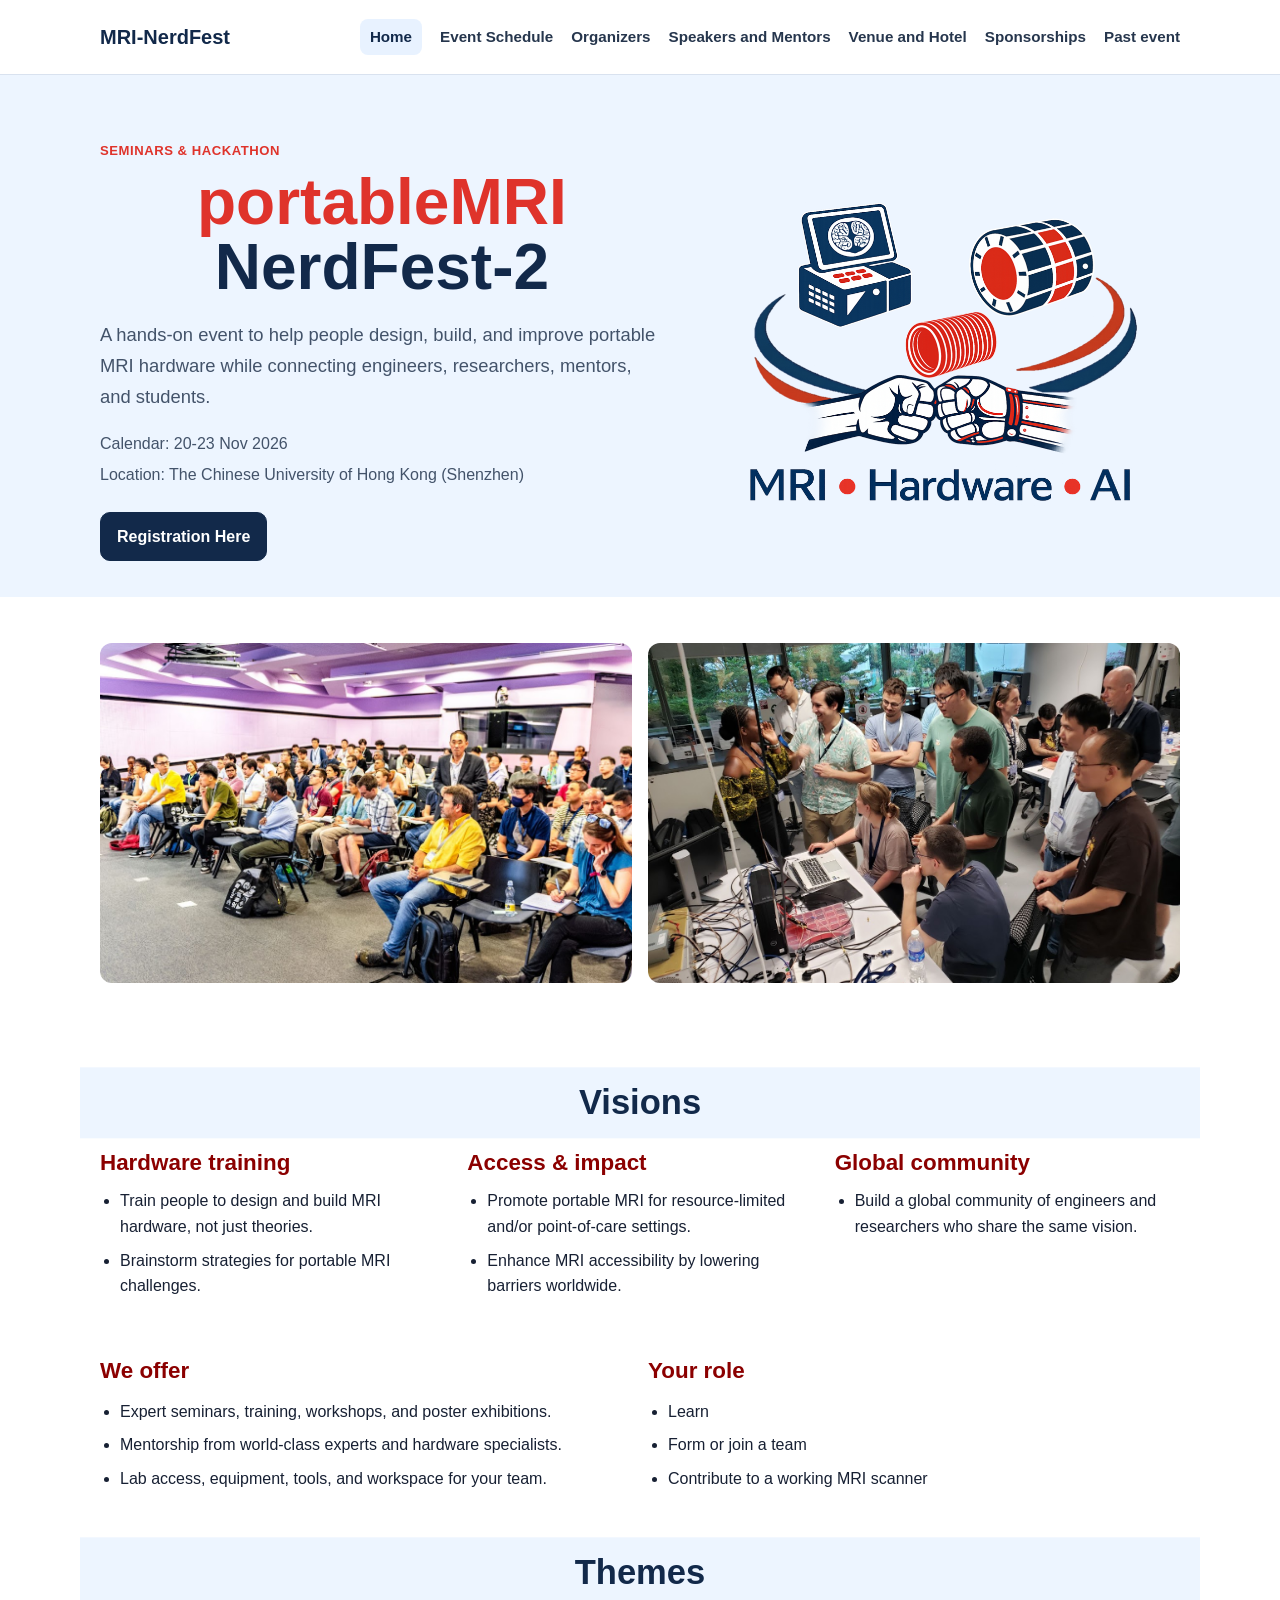
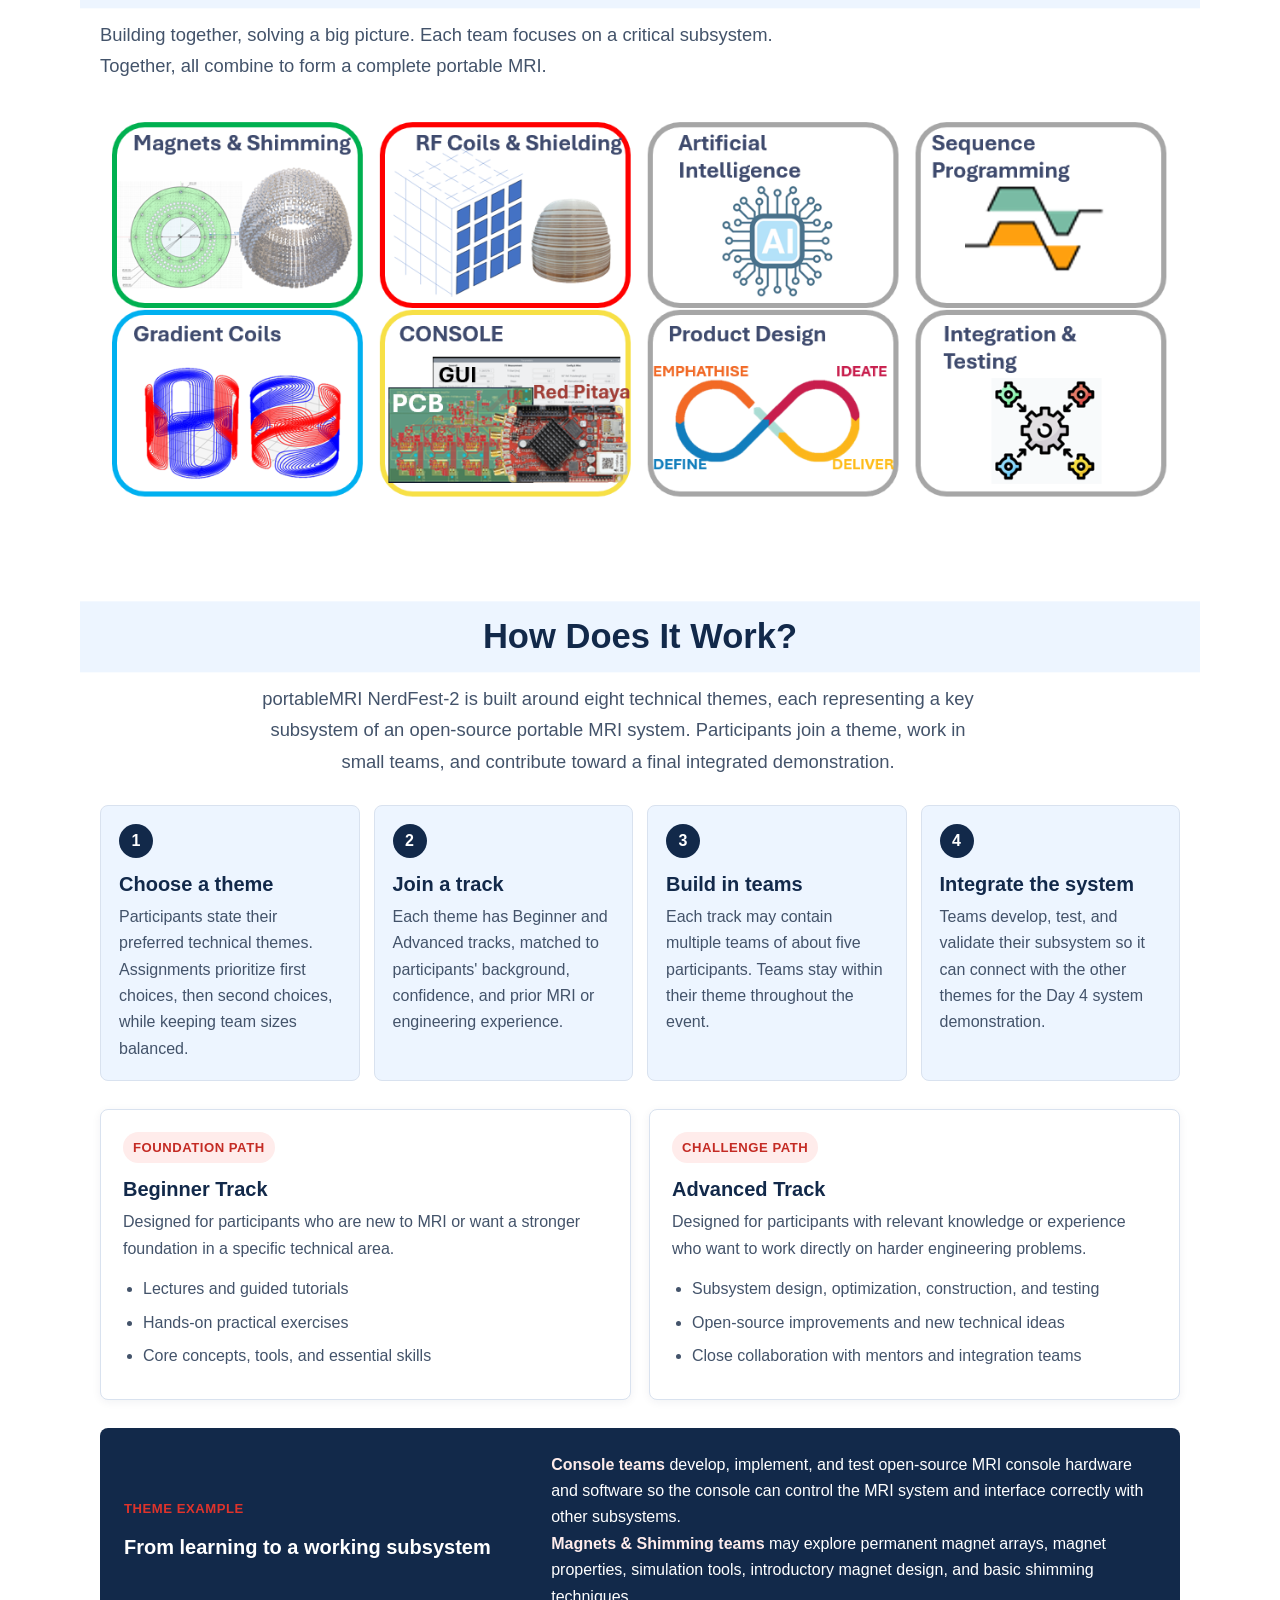
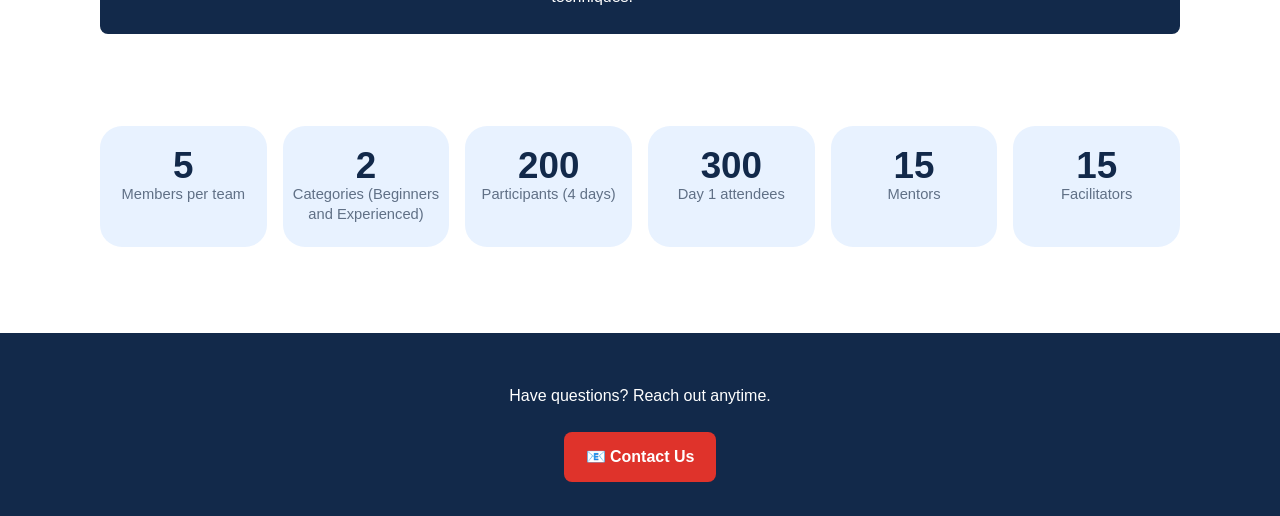
==== index.html @ 93387ea4 "Update index.html" ====
<!doctype html>
<html lang="en">
<head>
  <meta charset="utf-8">
  <meta name="viewport" content="width=device-width, initial-scale=1">
  <base href="../">
  <title>Home Suggestion | MRI NerdFest</title>
  <meta name="description" content="Suggested homepage integration for MRI NerdFest">
  <link rel="stylesheet" href="style.css">
  <style>
    .how-section {
      background: var(--card);
    }

    .how-kicker {
      max-width: 760px;
      margin: 0 auto 28px;
      text-align: center;
    }

    .how-flow {
      display: grid;
      grid-template-columns: repeat(4, 1fr);
      gap: 14px;
      margin-top: 24px;
    }

    .how-step {
      min-height: 174px;
      border: 1px solid var(--line);
      border-radius: 8px;
      padding: 18px;
      background: var(--sky-panel);
    }

    .how-step-number {
      display: inline-grid;
      width: 34px;
      height: 34px;
      place-items: center;
      border-radius: 50%;
      background: var(--navy);
      color: var(--card);
      font-weight: var(--weight-extrabold);
      line-height: 1;
    }

    .how-step h3,
    .track-card h3,
    .theme-example h3 {
      margin: 14px 0 8px;
      color: var(--navy);
      font-size: var(--text-xl);
      line-height: var(--leading-tight);
    }

    .how-step p,
    .track-card p,
    .theme-example p {
      margin: 0;
      color: var(--text-secondary);
      line-height: 1.65;
    }

    .track-grid {
      display: grid;
      grid-template-columns: repeat(2, 1fr);
      gap: 18px;
      margin-top: 28px;
    }

    .track-card {
      border: 1px solid var(--line);
      border-radius: 8px;
      padding: 22px;
      background: var(--card);
      box-shadow: 0 2px 10px var(--shadow-navy-soft);
    }

    .track-label {
      display: inline-flex;
      align-items: center;
      min-height: 30px;
      padding: 5px 10px;
      border-radius: 999px;
      background: var(--red-tint);
      color: var(--red-dark);
      font-size: var(--text-xs);
      font-weight: var(--weight-extrabold);
      text-transform: uppercase;
      letter-spacing: .04em;
    }

    .track-card .list {
      margin-top: 14px;
      color: var(--text-secondary);
    }

    .theme-example {
      display: grid;
      grid-template-columns: .8fr 1.2fr;
      gap: 24px;
      align-items: center;
      margin-top: 28px;
      padding: 24px;
      border-radius: 8px;
      background: var(--navy);
      color: var(--card);
    }

    .theme-example h3,
    .theme-example p,
    .theme-example .list {
      color: var(--card);
    }

    .theme-example .list {
      margin-top: 10px;
    }

    .theme-example strong {
      color: var(--red-tint);
    }

    @media (max-width: 920px) {
      .how-flow {
        grid-template-columns: repeat(2, 1fr);
      }

      .theme-example {
        grid-template-columns: 1fr;
      }
    }

    @media (max-width: 640px) {
      .how-flow,
      .track-grid {
        grid-template-columns: 1fr;
      }

      .how-step {
        min-height: auto;
      }
    }
  </style>
</head>
<body>

<div id="header"></div>

<main>
  <section class="hero home-hero">
    <div class="container hero-grid">
      <div>
        <span class="eyebrow">Seminars &amp; Hackathon</span>
        <h1>
          <span class="text-red">portableMRI</span>
          <span class="text-navy">NerdFest-2</span>
        </h1>
        <p class="lead">A hands-on event to help people design, build, and improve portable MRI hardware while connecting engineers, researchers, mentors, and students.</p>
        <div class="meta">
          <p><span aria-hidden="true">Calendar:</span> 20-23 Nov 2026</p>
          <p><span aria-hidden="true">Location:</span> The Chinese University of Hong Kong (Shenzhen)</p>
        </div>
        <div class="cta-row">
          <a class="btn primary" href="https://tinyurl.com/mrinerdfest-registration-v2" target="_blank" rel="noopener noreferrer">Registration Here</a>

        </div>
      </div>

      <img class="hero-img" src="images/logo.png" alt="MRI Hardware AI event logo">
    </div>
  </section>

  <section class="section">
    <div class="container grid cols-2 home-gallery">
      <img src="images/home_img1.jpg" alt="Audience attending seminar">
      <img src="images/home_img2.jpg" alt="Hands-on lab workshop">
    </div>
  </section>

  <section class="section vision-section">
    <div class="container">
      <h2>Visions</h2>

      <div class="vision-list">
        <div>
          <h3>Hardware training</h3>
          <ul class="list">
            <li>Train people to design and build MRI hardware, not just theories.</li>
            <li>Brainstorm strategies for portable MRI challenges.</li>
          </ul>
        </div>

        <div>
          <h3>Access &amp; impact</h3>
          <ul class="list">
            <li>Promote portable MRI for resource-limited and/or point-of-care settings.</li>
            <li>Enhance MRI accessibility by lowering barriers worldwide.</li>
          </ul>
        </div>

        <div>
          <h3>Global community</h3>
          <ul class="list">
            <li>Build a global community of engineers and researchers who share the same vision.</li>
          </ul>
        </div>
      </div>
    </div>
  </section>

  <div class="container grid cols-2 offer-role vision-section">
    <div class="card">
      <h3>We offer</h3>
      <ul class="list">
        <li>Expert seminars, training, workshops, and poster exhibitions.</li>
        <li>Mentorship from world-class experts and hardware specialists.</li>
        <li>Lab access, equipment, tools, and workspace for your team.</li>
      </ul>
    </div>

    <div class="card">
      <h3>Your role</h3>
      <ul class="list">
        <li>Learn</li>
        <li>Form or join a team</li>
        <li>Contribute to a working MRI scanner</li>
      </ul>
    </div>
  </div>

  <section class="section">
    <div class="container">
      <h2>Themes</h2>
      <p class="lead">Building together, solving a big picture. Each team focuses on a critical subsystem. Together, all combine to form a complete portable MRI.</p>
      <div class="home-gallery">
        <img src="images/teams.png" alt="MRI NerdFest teams and themes">
      </div>
    </div>
  </section>

  <section class="section how-section" id="how-it-works">
    <div class="container">
      <div class="how-kicker">
        <h2>How Does It Work?</h2>
        <p class="lead">portableMRI NerdFest-2 is built around eight technical themes, each representing a key subsystem of an open-source portable MRI system. Participants join a theme, work in small teams, and contribute toward a final integrated demonstration.</p>
      </div>

      <div class="how-flow" aria-label="How MRI NerdFest works">
        <div class="how-step">
          <span class="how-step-number">1</span>
          <h3>Choose a theme</h3>
          <p>Participants state their preferred technical themes. Assignments prioritize first choices, then second choices, while keeping team sizes balanced.</p>
        </div>

        <div class="how-step">
          <span class="how-step-number">2</span>
          <h3>Join a track</h3>
          <p>Each theme has Beginner and Advanced tracks, matched to participants' background, confidence, and prior MRI or engineering experience.</p>
        </div>

        <div class="how-step">
          <span class="how-step-number">3</span>
          <h3>Build in teams</h3>
          <p>Each track may contain multiple teams of about five participants. Teams stay within their theme throughout the event.</p>
        </div>

        <div class="how-step">
          <span class="how-step-number">4</span>
          <h3>Integrate the system</h3>
          <p>Teams develop, test, and validate their subsystem so it can connect with the other themes for the Day 4 system demonstration.</p>
        </div>
      </div>

      <div class="track-grid">
        <article class="track-card">
          <span class="track-label">Foundation path</span>
          <h3>Beginner Track</h3>
          <p>Designed for participants who are new to MRI or want a stronger foundation in a specific technical area.</p>
          <ul class="list">
            <li>Lectures and guided tutorials</li>
            <li>Hands-on practical exercises</li>
            <li>Core concepts, tools, and essential skills</li>
          </ul>
        </article>

        <article class="track-card">
          <span class="track-label">Challenge path</span>
          <h3>Advanced Track</h3>
          <p>Designed for participants with relevant knowledge or experience who want to work directly on harder engineering problems.</p>
          <ul class="list">
            <li>Subsystem design, optimization, construction, and testing</li>
            <li>Open-source improvements and new technical ideas</li>
            <li>Close collaboration with mentors and integration teams</li>
          </ul>
        </article>
      </div>

      <aside class="theme-example">
        <div>
          <span class="eyebrow">Theme example</span>
          <h3>From learning to a working subsystem</h3>
        </div>
        <div>
          <p><strong>Console teams</strong> develop, implement, and test open-source MRI console hardware and software so the console can control the MRI system and interface correctly with other subsystems.</p>
          <p><strong>Magnets &amp; Shimming teams</strong> may explore permanent magnet arrays, magnet properties, simulation tools, introductory magnet design, and basic shimming techniques.</p>
        </div>
      </aside>
    </div>
  </section>

  <section class="section">
    <div class="container grid stats">
      <div class="stat"><strong>5</strong><span>Members per team</span></div>
      <div class="stat"><strong>2</strong><span>Categories (Beginners and Experienced)</span></div>
      <div class="stat"><strong>200</strong><span>Participants (4 days)</span></div>
      <div class="stat"><strong>300</strong><span>Day 1 attendees</span></div>
      <div class="stat"><strong>15</strong><span>Mentors</span></div>
      <div class="stat"><strong>15</strong><span>Facilitators</span></div>
    </div>
  </section>
</main>

<div id="footer"></div>
<script src="script.js"></script>
<script>
loadComponent("header", "header.html");
loadComponent("footer", "footer.html");
</script>
</body>
</html>
---- style.css ----
/* Typography: one family (--font-sans), scale (--text-*), weights (--weight-*). */
/* Colors: white (--card), blue (--navy/--blue/--sky-*), red (--red/--red-tint). */

:root{
  --navy:#12294a;
  --red:#df332b;
  --red-dark:#c42b24;
  --red-tint:#ffeceb;
  --sky:#eaf4ff;
  --sky-stat:#e8f2ff;
  --sky-panel:#edf5ff;
  --sky-hero:#eef6ff;
  --blue:#1e70b7;
  --blue-panel:#dfeaf4;
  --blue-link-bg:#d7e4ef;
  --blue-link-bg-hover:#cddcea;
  --blue-link-border:#b9c9d8;
  --muted:#607086;
  --text:#172033;
  --text-secondary:#43536a;
  --ink:#26364d;
  --bg:#ffffff;
  --card:#fff;
  --line:#d9e2ef;
  --row-line:#eef2f7;
  --section-header-bg:#edf5ff;
  --shadow-navy:rgba(18,41,74,.14);
  --shadow-navy-soft:rgba(18,41,74,.06);
  --overlay:rgba(18,41,74,.5);

  --font-sans:Arial,Helvetica,sans-serif;
  --text-xs:0.82rem;
  --text-sm:0.92rem;
  --text-base:1rem;
  --text-md:1.1rem;
  --text-lg:1.15rem;
  --text-xl:1.25rem;
  --text-2xl:1.75rem;
  --text-3xl:2.125rem;
  --text-stat:2.3rem;
  --text-nav:0.95rem;

  --leading-tight:1.2;
  --leading-snug:1.35;
  --leading-normal:1.6;

  --weight-normal:400;
  --weight-semibold:600;
  --weight-bold:700;
  --weight-extrabold:800;
  --weight-black:900;

  --space-section:46px;
  --space-page-hero:48px;
  --space-hero-top:62px;
  --space-hero-bottom:36px;
  --space-hotel:24px;

  --advisor-img-w:1128;
  --advisor-img-h:220;
}

*{box-sizing:border-box}
html{scroll-behavior:smooth}
body{
  margin:0;
  font-family:var(--font-sans);
  font-size:var(--text-base);
  font-weight:var(--weight-normal);
  color:var(--text);
  background:var(--bg);
  line-height:var(--leading-normal);
}
h1,h2,h3{font-family:var(--font-sans)}
h1{
  text-align:center;
  background:var(--card);
}
h2 {
  position: relative;
  z-index: 0;
  display: block;
  text-align: center;
}

h2::before {
  content: "";
  position: absolute;
  z-index: -1;
  top: 50%;
  left: 50%;
  transform: translate(-50%, -50%);
  width: calc(100vw - 40px);
  max-width: 1120px;
  height: calc(100% + 16px);
  background: var(--section-header-bg);
}
html,
body {
  width: 100%;
  max-width: 100%;
  overflow-x: hidden;
}
.text-red{color:var(--red)}
.text-navy{color:var(--navy)}
a{color:var(--blue);text-decoration:none}
a:hover{text-decoration:underline}
.container{max-width:1120px;margin:0 auto;padding:0 20px}
.topbar{position:sticky;top:0;z-index:20;background:rgba(255,255,255,.95);backdrop-filter:blur(10px);border-bottom:1px solid var(--line)}
.nav{display:flex;align-items:center;justify-content:space-between;gap:20px;min-height:74px}
.brand{display:flex;align-items:center;gap:12px;font-weight:var(--weight-extrabold);color:var(--navy);font-size:var(--text-xl)}
.brand-mark{width:42px;height:42px;border-radius:12px;background:linear-gradient(135deg,var(--navy),var(--blue));display:grid;place-items:center;color:var(--card);font-weight:900}
.navlinks{display:flex;gap:18px;align-items:center;flex-wrap:wrap}.navlinks a{color:var(--ink);font-weight:var(--weight-bold);font-size:var(--text-nav)}
.menu-btn{display:none;background:var(--navy);color:var(--card);border:0;border-radius:10px;padding:9px 12px}
.hero{padding:var(--space-hero-top) 0 var(--space-hero-bottom);background:linear-gradient(135deg,var(--sky-hero) 0%,var(--card) 58%,var(--red-tint) 100%)}
.home-hero{background:var(--section-header-bg)}
.home-hero h1{background:var(--section-header-bg)}
.home-hero .hero-img{
  border:0;
  box-shadow:none;
  background:transparent;
}
.hero-grid{display:grid;grid-template-columns:1.08fr .92fr;gap:36px;align-items:center}
.eyebrow{display:inline-flex;gap:8px;align-items:center;color:var(--red);font-weight:var(--weight-extrabold);letter-spacing:.04em;text-transform:uppercase;font-size:var(--text-xs)}
.hero h1{font-size:clamp(2.4rem,5vw,4.7rem);line-height:1.02;margin:.45rem 0;font-weight:var(--weight-extrabold)}
.lead{font-size:var(--text-lg);color:var(--text-secondary);max-width:70ch;line-height:1.7}
.prose{max-width:65ch}
.meta{color:var(--text-secondary);font-size:var(--text-base);line-height:var(--leading-normal);max-width:65ch;margin-top:1rem}
.meta p{margin:.35rem 0}
.cta-row{display:flex;gap:12px;flex-wrap:wrap;margin-top:24px}.btn{display:inline-flex;align-items:center;justify-content:center;border-radius:10px;padding:11px 16px;font-weight:var(--weight-bold);font-size:var(--text-base);border:1.5px solid var(--navy)}
.btn.primary{background:var(--navy);color:var(--card)}.btn.secondary{background:var(--card);color:var(--navy)}
.btn.is-disabled{pointer-events:none;cursor:default;opacity:.7;color:var(--muted);border-color:var(--line);background:var(--bg)}
a:focus-visible,button:focus-visible,.btn:focus-visible{outline:3px solid var(--blue);outline-offset:2px}
.footer a:focus-visible,.footer-email-btn:focus-visible,.menu-btn:focus-visible{outline-color:var(--card)}
.navlinks a.is-active,.navlinks a[aria-current="page"]{color:var(--navy);text-decoration:none;background:var(--sky-stat);border-radius:8px;padding:6px 10px}
.navlinks a.is-active:hover,.navlinks a[aria-current="page"]:hover{text-decoration:none}
.hero-img,.wide-img{width:100%;border-radius:24px;box-shadow:0 18px 45px var(--shadow-navy);border:1px solid var(--line);background:var(--card)}
.section{padding:var(--space-section) 0;background:var(--card)}.section h2{font-size:clamp(1.7rem,2.7vw,2.25rem);font-weight:var(--weight-extrabold);color:var(--navy);margin:0 0 14px;display:block;text-align:center}
.home-gallery img{width:100%;display:block;border-radius:12px}
/* Home page: make the two side-by-side photos share the same displayed height */
.container.grid.cols-2.home-gallery img{
  height:clamp(220px,28vw,340px);
  object-fit:cover; /* preserves aspect ratio; crops only if necessary */
}
.section-title{display:flex;align-items:end;justify-content:space-between;gap:20px;margin-bottom:18px}
.muted{color:var(--muted)}.grid{display:grid;gap:16px}.grid.cols-3{grid-template-columns:repeat(3,1fr)}
.grid.cols-2{grid-template-columns:repeat(2,1fr)}.card{background:var(--card);border:1px solid var(--line);border-radius:14px;padding:20px;box-shadow:0 2px 10px var(--shadow-navy-soft)}
.card h2{margin:0 0 10px;color:var(--navy);font-size:clamp(1.3rem,2.2vw,1.7rem);font-weight:var(--weight-extrabold)}
.card.image-card h2{font-size:clamp(1.54rem,2.8vw,2.52rem);line-height:1.15}
.card h3{margin:0 0 10px;color:var(--navy);font-size:clamp(1.05rem,1.9vw,1.25rem);font-weight:var(--weight-bold)}
.card p{max-width:70ch;line-height:1.7}
.list{margin:0;padding-left:20px}
.list li{margin:8px 0}
.vision-list{display:grid;grid-template-columns:repeat(3,1fr);gap:22px}
.vision-list > div{padding:0}
.vision-list h3{margin:0 0 8px;color:var(--navy);font-size:clamp(1.05rem,1.9vw,1.25rem)}
.offer-role .card{
  border:0;
  box-shadow:none;
  background:transparent;
  padding:0;
}
.card.image-card{
  background:transparent;
  border:0;
  box-shadow:none;
  padding:0;
}
.vision-section h3 {
  color: #8b0000;
    font-size: 1.4rem;
}
.stats{grid-template-columns:repeat(6,1fr)}
.stat{
  text-align:center;
  background:var(--sky-stat);
  border-radius:22px;
  padding:22px 10px;
  min-width:0;
}
.stat strong{display:block;color:var(--navy);font-size:var(--text-stat);font-weight:var(--weight-extrabold);line-height:1}
.stat span{display:block;color:var(--muted);font-size:var(--text-sm);line-height:var(--leading-snug)}
.card.image-card,
.image-card {
  width: 100%;
  max-width: 100%;
  margin-left: auto;
  margin-right: auto;
}

.image-card img {
  max-width: 100%;
  height: auto;
  display: block;
  margin: 0 auto;
}
.sponsorship-gallery .image-card img{
  width:min(100%, 920px);
  margin:0 auto;
}
.sponsorship-gallery{
  justify-items:center;
  text-align:center;
}
.sponsorship-gallery .image-card,
.sponsorship-gallery .sponsor-interest{
  width:100%;
  max-width:920px;
  margin-inline:auto;
}
.advisor-card .advisor-img-frame{
  width:100%;
  aspect-ratio:calc(var(--advisor-img-w)/(var(--advisor-img-h)));
  overflow:visible;
  border-radius:16px;
}
.advisor-card .advisor-img-frame img{width:100%;height:auto;display:block;border-radius:0}
.page-hero{padding:var(--space-page-hero) 0;background:var(--card)}
.page-hero h1{font-size:clamp(2.2rem,4vw,3.6rem);margin:0;color:var(--navy);font-weight:var(--weight-extrabold)}

.schedule-box{background:var(--card);border:1px dashed var(--line);border-radius:22px;padding:30px}
.table{width:100%;border-collapse:collapse;background:var(--card);border-radius:18px;overflow:hidden}
.table th,.table td{padding:14px;border-bottom:1px solid var(--line);text-align:left}
.table th{background:var(--sky-panel);color:var(--navy)}
.person-img{width:100%;border-radius:20px;border:1px solid var(--line);background:var(--card)}
.advisor-img{
  width:100%;
  max-width:200px;
  height:auto;
  display:block;
  margin:auto;
  border-radius:20px;
}
.hotel{
  display:flex;
  align-items:flex-start;
  gap:16px;
  margin-bottom:var(--space-hotel);
  padding-bottom:var(--space-hotel);
  border-bottom:1px solid var(--line);
}
.hotel:last-child{
  margin-bottom:0;
  padding-bottom:0;
  border-bottom:0;
}

.hotel img{
  width:150px;
  height:95px;
  object-fit:cover;
  flex-shrink:0;
}

.hotel h3{
  margin:0 0 4px;
  font-size:var(--text-md);
  font-weight:var(--weight-extrabold);
  line-height:var(--leading-tight);
}

.hotel p{
  margin:0 0 .5rem;
  font-size:var(--text-base);
  line-height:var(--leading-normal);
  max-width:65ch;
}
.hotel p:last-child{margin-bottom:0}
.map-embed{
  position:relative;
  width:100%;
  max-width:100%;
  margin:20px 0 24px;
  border-radius:18px;
  overflow:hidden;
  border:1px solid var(--line);
  aspect-ratio:4/3;
}
.map-embed iframe{
  position:absolute;
  inset:0;
  width:100%;
  height:100%;
  border:0;
}
.getting-here-layout{display:grid;grid-template-columns:minmax(300px,460px) 1fr;gap:24px;align-items:start}
.getting-here-map{margin:0}
.getting-directions{display:grid;grid-template-columns:1fr;gap:14px}
.getting-directions > div{padding:0 0 12px;border-bottom:1px solid var(--line)}
.getting-directions > div:last-child{border-bottom:0;padding-bottom:0}
.getting-directions h3{margin:0 0 6px;color:var(--navy)}
.getting-directions p{margin:0 0 .45rem}
.paper-box{
  display:flex;
  justify-content:space-between;
  align-items:center;

  background:var(--blue-panel);
  border-radius:6px;

  padding:10px 14px;
  margin-top:20px;
}

.paper-text{
  flex:1;
}

.paper-text h3{
  margin:0 0 10px;
  color:var(--blue);
  font-size:var(--text-md);
  font-weight:var(--weight-semibold);
}
.paper-text h3.paper-title{
  font-size:var(--text-2xl);
  margin:0 0 12px;
}

.paper-text a{
  display:block;

  background:var(--blue-link-bg);

  padding:6px 10px;

  border:1px solid var(--blue-link-border);

  color:var(--blue);
  text-decoration:none;

  font-size:var(--text-sm);
  font-weight:var(--weight-semibold);
}

.paper-text a:hover{
  background:var(--blue-link-bg-hover);
}

.paper-box img{
  width:260px;
  height:auto;
  margin-left:14px;
}
.sponsor-interest{
  text-align:center;
  background:transparent;
  border:0;
  box-shadow:none;
  padding:0;
}
.sponsor-interest .sponsor-contact-box{margin-top:0}
.sponsor-contact-box{
  background:var(--card);
  border-radius:0;
  padding:40px 30px;
  text-align:center;
  margin-top:40px;
  border:0;
  width:100vw;
  position:relative;
  left:50%;
  transform:translateX(-50%);
}
.sponsor-contact-box h2{
  margin:0 0 12px;
  color:var(--navy);
  font-size:var(--text-3xl);
  font-weight:var(--weight-extrabold);
}
.sponsor-contact-box p{
  margin:0 auto 24px;
  color:var(--text-secondary);
  font-size:var(--text-md);
  line-height:var(--leading-normal);
  max-width:52ch;
}
.carousel{
  position:relative;
  max-width:900px;
  margin:30px auto;
}

.carousel img{
  width:100%;
  height:500px;
  object-fit:cover;
  border-radius:18px;
}

.carousel-btn{
  position:absolute;
  top:50%;
  transform:translateY(-50%);
  background:var(--overlay);
  color:var(--card);
  border:none;
  font-size:32px;
  padding:10px 16px;
  cursor:pointer;
  border-radius:50%;
}

.prev{
  left:15px;
}

.next{
  right:15px;
}

.footer{
  padding:34px 0;
  background:var(--navy);
  color:var(--card);
  margin-top:40px;
  text-align:center;
}
.footer a{color:var(--card)}
.footer-grid{
  width:100%;
  display:flex;
  justify-content:center;
  align-items:center;
  text-align:center;
}
.footer-grid > div{text-align:center}
.footer-email-btn{
  display:inline-block;
  background:var(--red);
  color:var(--card) !important;
  padding:12px 22px;
  border-radius:8px;
  text-decoration:none;
  font-size:var(--text-base);
  font-weight:var(--weight-bold);
  margin-top:8px;
  transition:0.2s;
}

.footer-email-btn:hover{
  background:var(--red-dark);
  text-decoration:none;
}

.note{font-size:var(--text-sm);color:#526176;background:#fff9e8;border:1px solid #f3d995;border-radius:16px;padding:14px 16px}
@media(max-width:850px){.hero-grid,.grid.cols-3,.grid.cols-2,.stats,.vision-list,.getting-here-layout{grid-template-columns:1fr}.hotel{flex-direction:column}.nav{align-items:flex-start;padding:14px 0}.menu-btn{display:block}.navlinks{display:none;width:100%;flex-direction:column;align-items:flex-start;padding:10px 0}.navlinks.open{display:flex}.section-title{display:block}.hero{padding-top:34px}.stat strong{font-size:2rem}}


/* Event schedule page */
.schedule-grid{display:grid;grid-template-columns:1fr 1fr;gap:90px;align-items:start}
.schedule-table{width:100%;border-collapse:collapse;margin-bottom:30px;background:var(--card)}
.schedule-table th{text-align:left;font-size:var(--text-xl);font-weight:var(--weight-extrabold);padding:14px 8px 12px 0;border-bottom:2px solid var(--line);color:var(--navy)}
.schedule-table td{padding:14px 8px 14px 0;vertical-align:top;font-size:var(--text-base);border-bottom:1px solid var(--row-line)}
.schedule-table tr:nth-child(even) td{background:var(--sky-stat)}
.schedule-table .time{width:140px;font-weight:var(--weight-extrabold);color:var(--text);white-space:nowrap}
@media(max-width:850px){.schedule-grid{grid-template-columns:1fr;gap:20px}.schedule-table .time{width:115px}.carousel img{height:280px}}
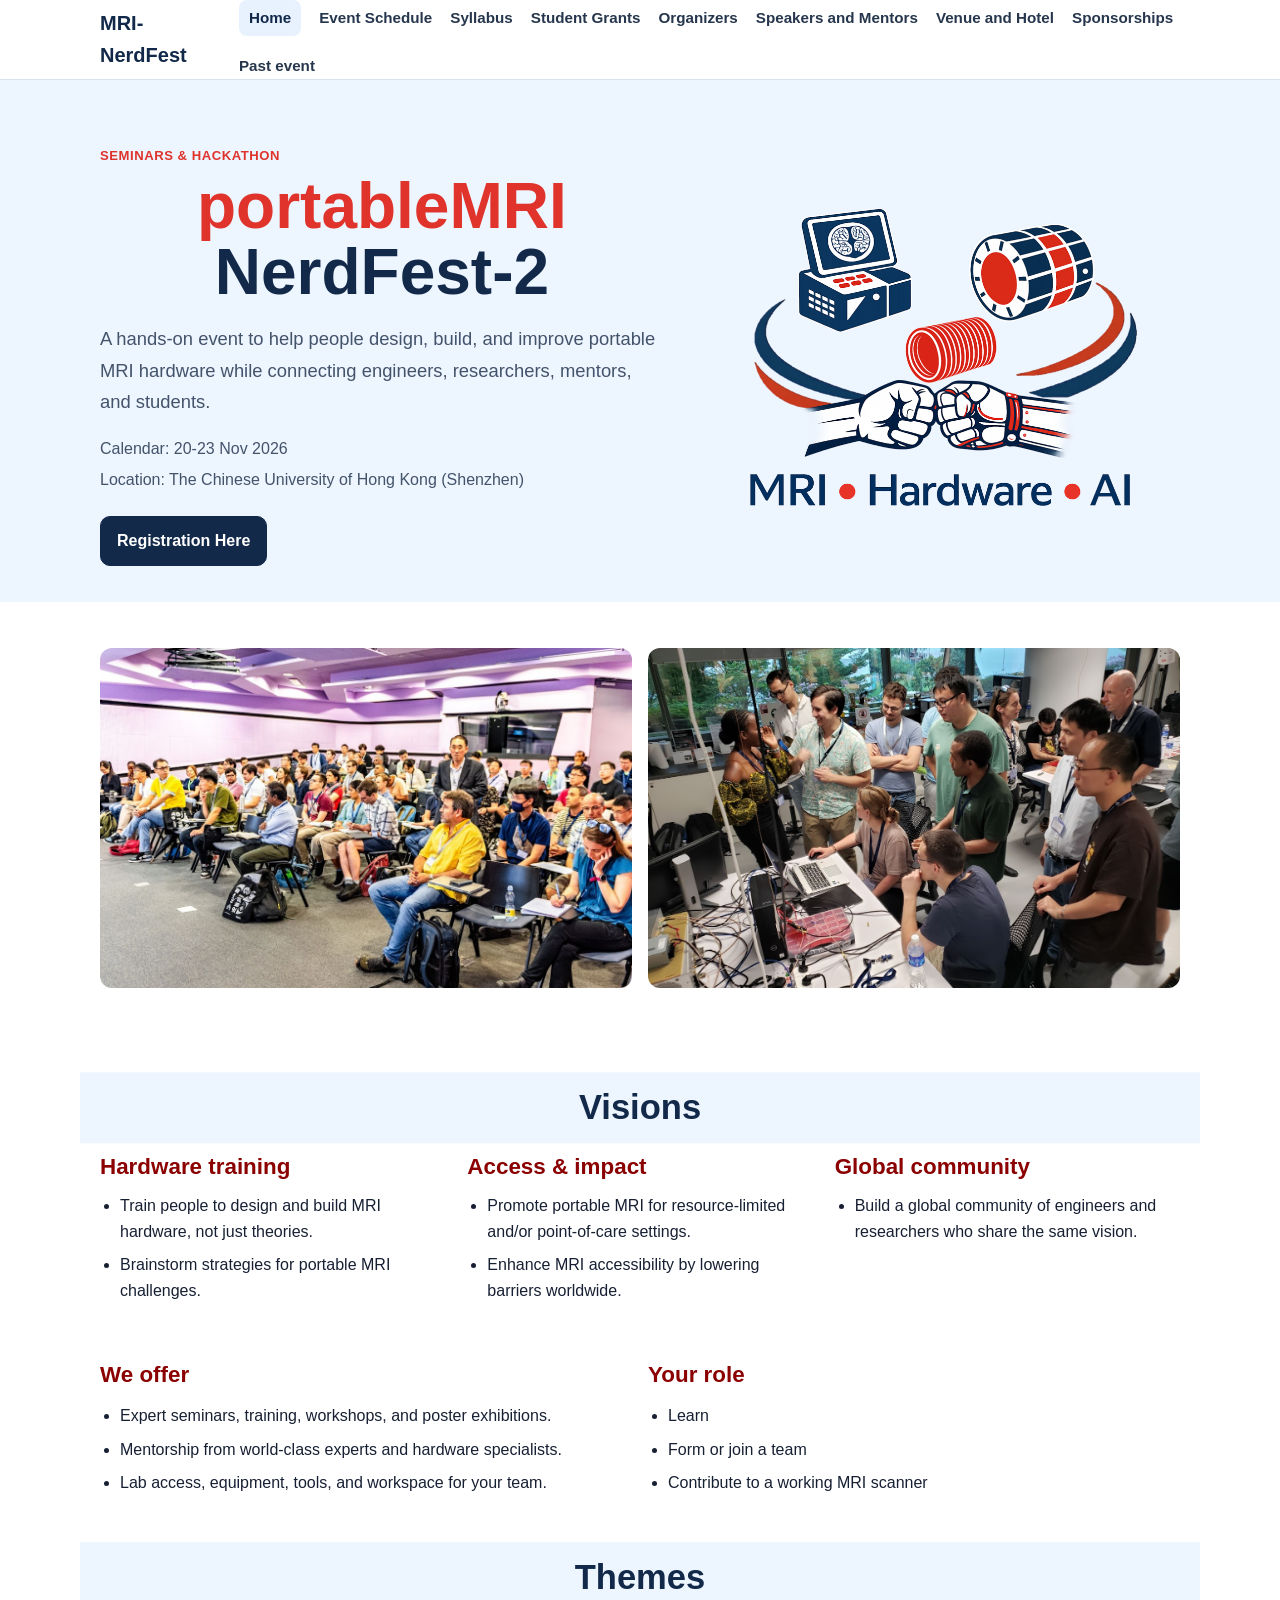
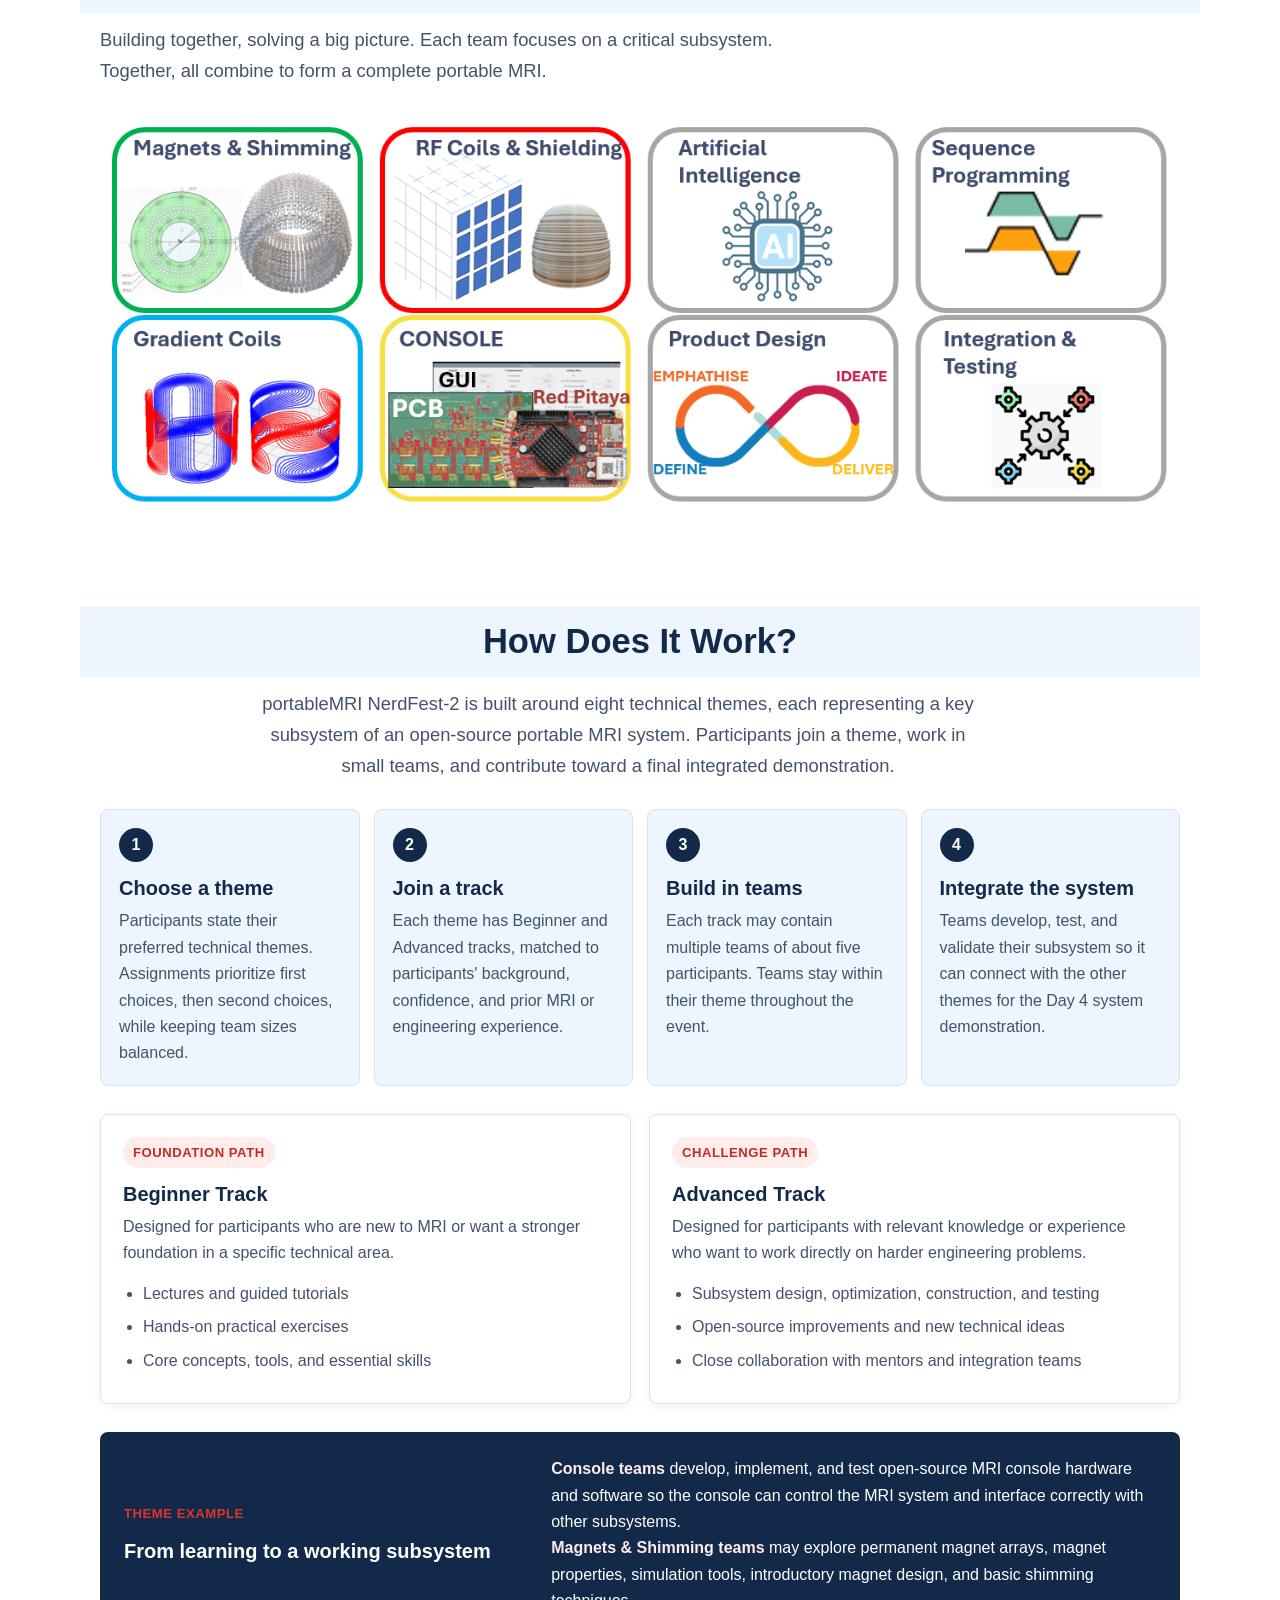
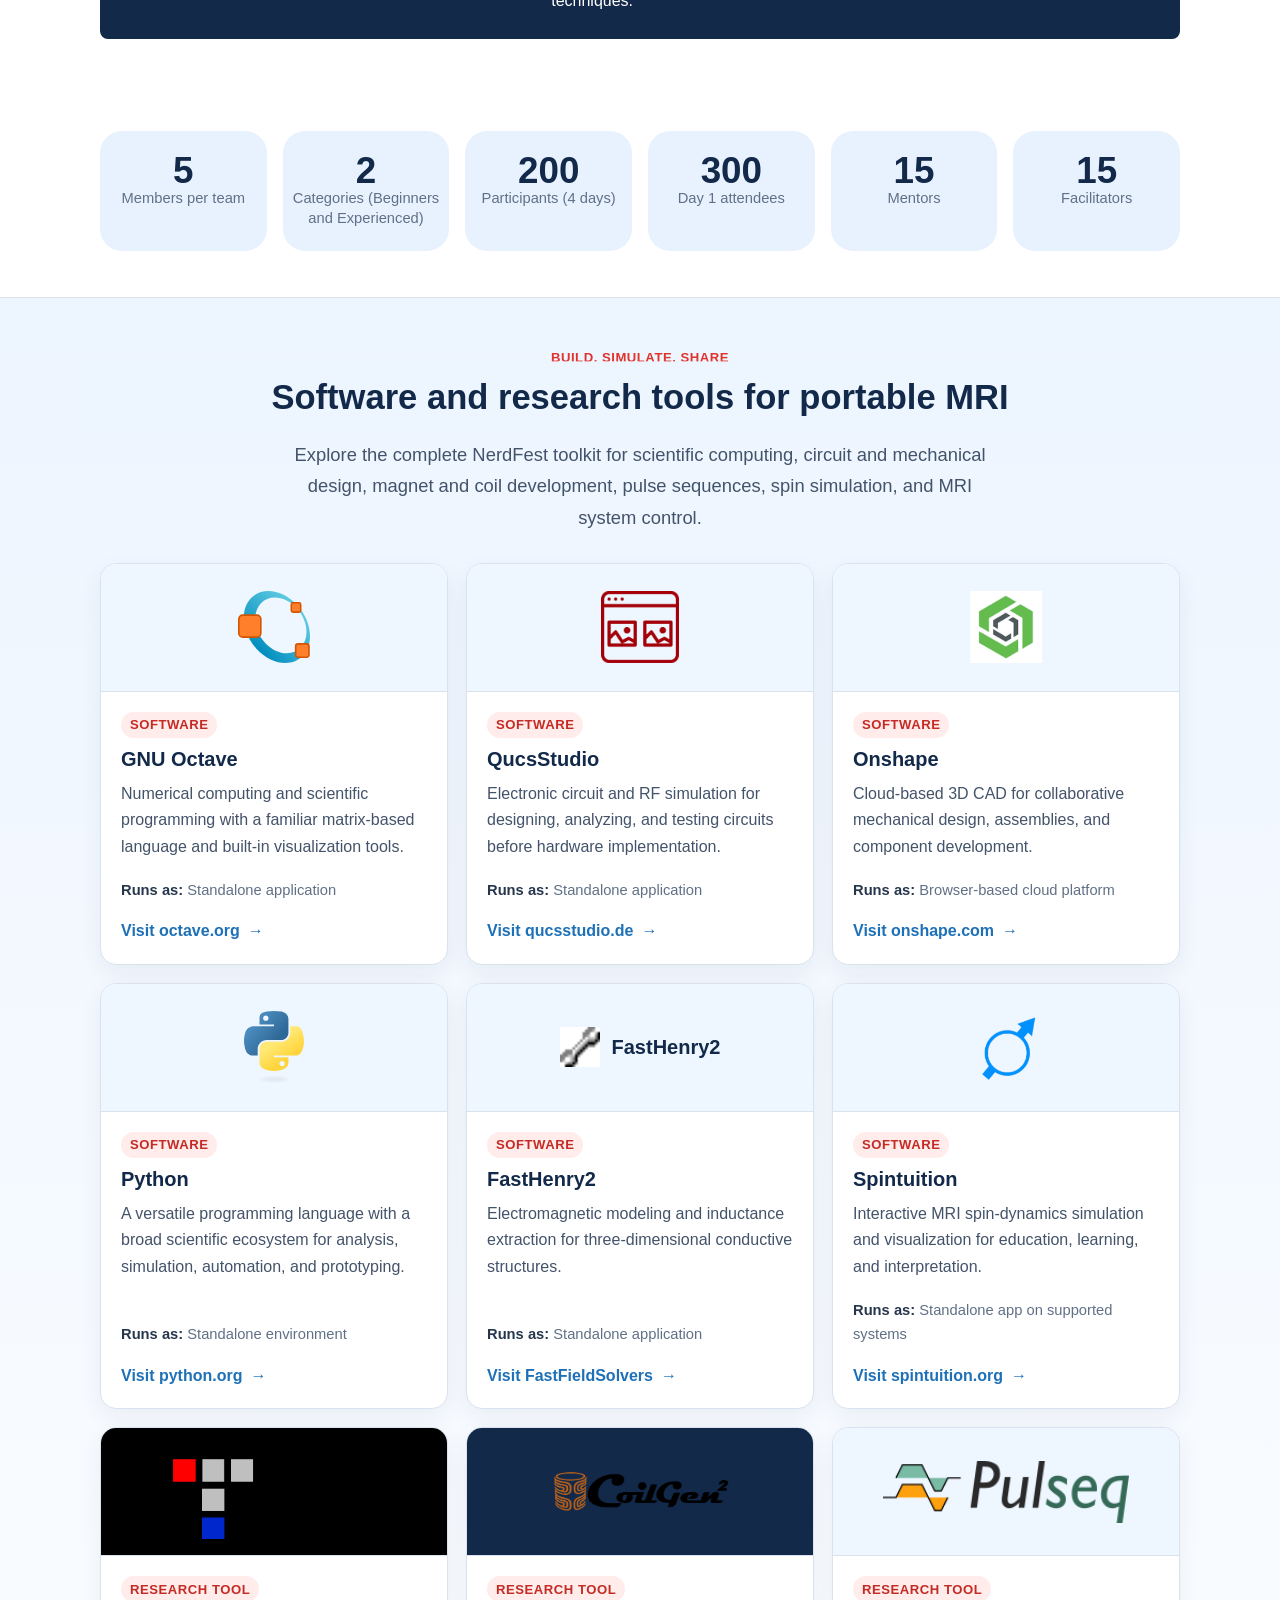
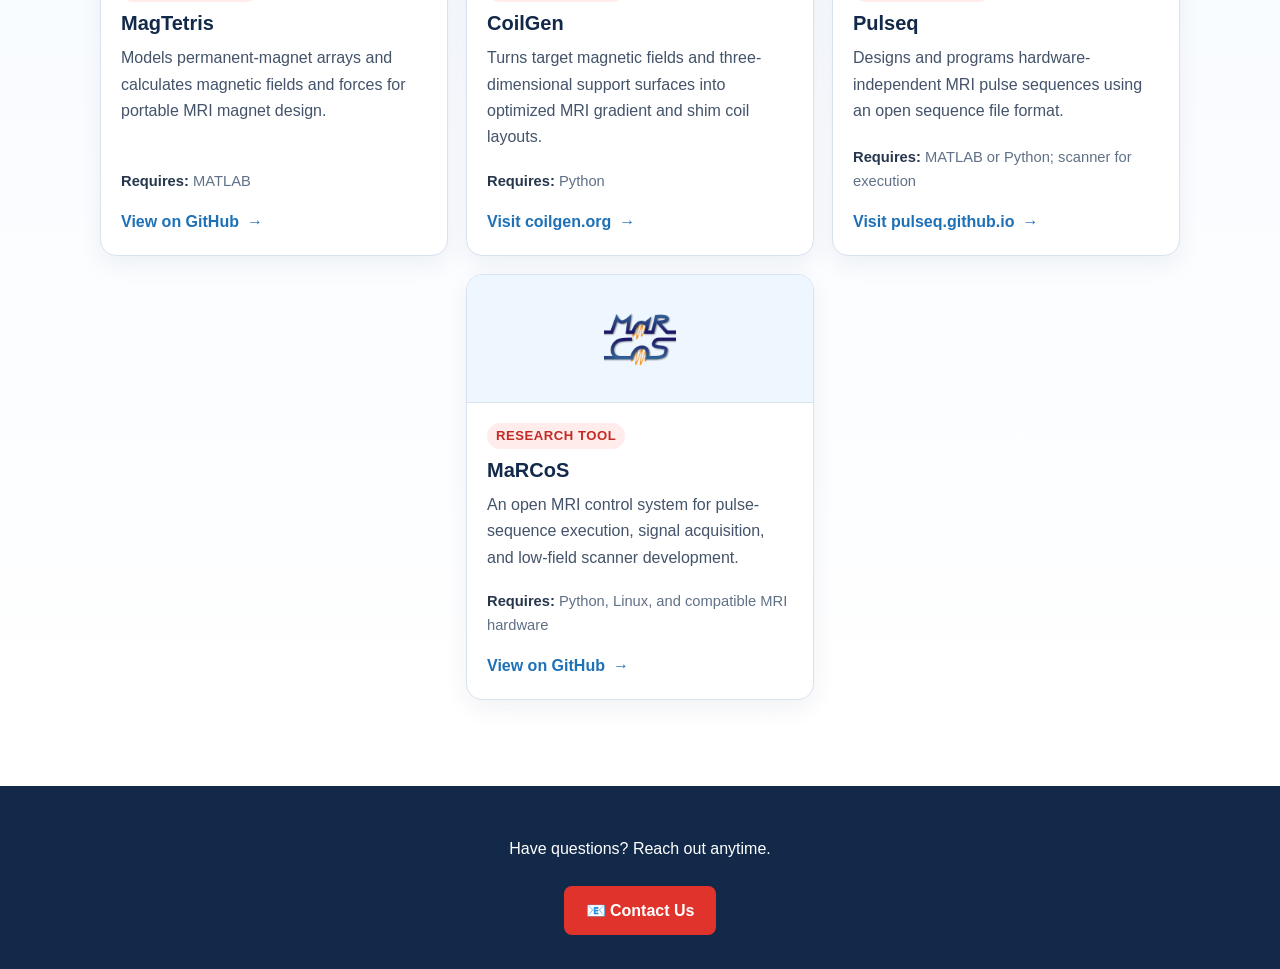
==== commit 6a1808b7: "c" ====
--- a/index.html
+++ b/index.html
@@ -320,6 +320,171 @@
       <div class="stat"><strong>15</strong><span>Facilitators</span></div>
     </div>
   </section>
+
+  <section class="section tools-section" aria-labelledby="software-research-tools-title">
+    <div class="container">
+      <div class="tools-intro">
+        <span class="eyebrow">Build, simulate, share</span>
+        <h2 id="software-research-tools-title">Software and research tools for portable MRI</h2>
+        <p class="lead">Explore the complete NerdFest toolkit for scientific computing, circuit and mechanical design, magnet and coil development, pulse sequences, spin simulation, and MRI system control.</p>
+      </div>
+
+      <div class="tools-grid">
+        <article class="tool-card">
+          <div class="tool-logo-wrap">
+            <img class="tool-logo" src="images/tools/gnu-octave.svg" alt="GNU Octave logo">
+          </div>
+          <div class="tool-card-body">
+            <div class="tool-card-heading">
+              <span class="tool-kind">Software</span>
+              <h3>GNU Octave</h3>
+            </div>
+            <p>Numerical computing and scientific programming with a familiar matrix-based language and built-in visualization tools.</p>
+            <p class="tool-platform"><strong>Runs as:</strong> Standalone application</p>
+            <a class="tool-link" href="https://octave.org/" target="_blank" rel="noopener noreferrer" aria-label="Visit the GNU Octave website">Visit octave.org <span aria-hidden="true">&rarr;</span></a>
+          </div>
+        </article>
+
+        <article class="tool-card">
+          <div class="tool-logo-wrap">
+            <img class="tool-logo tool-logo-square" src="images/tools/qucsstudio.png" alt="QucsStudio logo">
+          </div>
+          <div class="tool-card-body">
+            <div class="tool-card-heading">
+              <span class="tool-kind">Software</span>
+              <h3>QucsStudio</h3>
+            </div>
+            <p>Electronic circuit and RF simulation for designing, analyzing, and testing circuits before hardware implementation.</p>
+            <p class="tool-platform"><strong>Runs as:</strong> Standalone application</p>
+            <a class="tool-link" href="https://qucsstudio.de/" target="_blank" rel="noopener noreferrer" aria-label="Visit the QucsStudio website">Visit qucsstudio.de <span aria-hidden="true">&rarr;</span></a>
+          </div>
+        </article>
+
+        <article class="tool-card">
+          <div class="tool-logo-wrap">
+            <img class="tool-logo tool-logo-square" src="images/tools/onshape.png" alt="Onshape logo">
+          </div>
+          <div class="tool-card-body">
+            <div class="tool-card-heading">
+              <span class="tool-kind">Software</span>
+              <h3>Onshape</h3>
+            </div>
+            <p>Cloud-based 3D CAD for collaborative mechanical design, assemblies, and component development.</p>
+            <p class="tool-platform"><strong>Runs as:</strong> Browser-based cloud platform</p>
+            <a class="tool-link" href="https://www.onshape.com/" target="_blank" rel="noopener noreferrer" aria-label="Visit the Onshape website">Visit onshape.com <span aria-hidden="true">&rarr;</span></a>
+          </div>
+        </article>
+
+        <article class="tool-card">
+          <div class="tool-logo-wrap">
+            <img class="tool-logo tool-logo-square" src="images/tools/python.svg" alt="Python logo">
+          </div>
+          <div class="tool-card-body">
+            <div class="tool-card-heading">
+              <span class="tool-kind">Software</span>
+              <h3>Python</h3>
+            </div>
+            <p>A versatile programming language with a broad scientific ecosystem for analysis, simulation, automation, and prototyping.</p>
+            <p class="tool-platform"><strong>Runs as:</strong> Standalone environment</p>
+            <a class="tool-link" href="https://www.python.org/" target="_blank" rel="noopener noreferrer" aria-label="Visit the Python website">Visit python.org <span aria-hidden="true">&rarr;</span></a>
+          </div>
+        </article>
+
+        <article class="tool-card">
+          <div class="tool-logo-wrap">
+            <div class="tool-wordmark">
+              <img src="images/tools/fasthenry2.ico" alt="FastFieldSolvers icon">
+              <span>FastHenry2</span>
+            </div>
+          </div>
+          <div class="tool-card-body">
+            <div class="tool-card-heading">
+              <span class="tool-kind">Software</span>
+              <h3>FastHenry2</h3>
+            </div>
+            <p>Electromagnetic modeling and inductance extraction for three-dimensional conductive structures.</p>
+            <p class="tool-platform"><strong>Runs as:</strong> Standalone application</p>
+            <a class="tool-link" href="https://www.fastfieldsolvers.com/fasthenry2.htm" target="_blank" rel="noopener noreferrer" aria-label="Visit the FastHenry2 website">Visit FastFieldSolvers <span aria-hidden="true">&rarr;</span></a>
+          </div>
+        </article>
+
+        <article class="tool-card">
+          <div class="tool-logo-wrap">
+            <img class="tool-logo tool-logo-square" src="images/tools/spintuition.png" alt="Spintuition logo">
+          </div>
+          <div class="tool-card-body">
+            <div class="tool-card-heading">
+              <span class="tool-kind">Software</span>
+              <h3>Spintuition</h3>
+            </div>
+            <p>Interactive MRI spin-dynamics simulation and visualization for education, learning, and interpretation.</p>
+            <p class="tool-platform"><strong>Runs as:</strong> Standalone app on supported systems</p>
+            <a class="tool-link" href="https://spintuition.org/" target="_blank" rel="noopener noreferrer" aria-label="Visit the Spintuition website">Visit spintuition.org <span aria-hidden="true">&rarr;</span></a>
+          </div>
+        </article>
+
+        <article class="tool-card">
+          <div class="tool-logo-wrap tool-logo-wrap-dark tool-logo-wrap-magtetris">
+            <img class="tool-logo tool-logo-magtetris" src="images/tools/magtetris.png" alt="MagTetris logo">
+          </div>
+          <div class="tool-card-body">
+            <div class="tool-card-heading">
+              <span class="tool-kind">Research tool</span>
+              <h3>MagTetris</h3>
+            </div>
+            <p>Models permanent-magnet arrays and calculates magnetic fields and forces for portable MRI magnet design.</p>
+            <p class="tool-platform"><strong>Requires:</strong> MATLAB</p>
+            <a class="tool-link" href="https://github.com/BioMed-EM-lab/MagTetris" target="_blank" rel="noopener noreferrer" aria-label="View MagTetris on GitHub">View on GitHub <span aria-hidden="true">&rarr;</span></a>
+          </div>
+        </article>
+
+        <article class="tool-card">
+          <div class="tool-logo-wrap tool-logo-wrap-dark">
+            <img class="tool-logo tool-logo-wide" src="images/tools/coilgen.webp" alt="CoilGen logo">
+          </div>
+          <div class="tool-card-body">
+            <div class="tool-card-heading">
+              <span class="tool-kind">Research tool</span>
+              <h3>CoilGen</h3>
+            </div>
+            <p>Turns target magnetic fields and three-dimensional support surfaces into optimized MRI gradient and shim coil layouts.</p>
+            <p class="tool-platform"><strong>Requires:</strong> Python</p>
+            <a class="tool-link" href="https://www.coilgen.org/" target="_blank" rel="noopener noreferrer" aria-label="Visit the CoilGen website">Visit coilgen.org <span aria-hidden="true">&rarr;</span></a>
+          </div>
+        </article>
+
+        <article class="tool-card">
+          <div class="tool-logo-wrap">
+            <img class="tool-logo tool-logo-wide" src="images/tools/pulseq.png" alt="Pulseq logo">
+          </div>
+          <div class="tool-card-body">
+            <div class="tool-card-heading">
+              <span class="tool-kind">Research tool</span>
+              <h3>Pulseq</h3>
+            </div>
+            <p>Designs and programs hardware-independent MRI pulse sequences using an open sequence file format.</p>
+            <p class="tool-platform"><strong>Requires:</strong> MATLAB or Python; scanner for execution</p>
+            <a class="tool-link" href="https://pulseq.github.io/" target="_blank" rel="noopener noreferrer" aria-label="Visit the Pulseq website">Visit pulseq.github.io <span aria-hidden="true">&rarr;</span></a>
+          </div>
+        </article>
+
+        <article class="tool-card">
+          <div class="tool-logo-wrap">
+            <img class="tool-logo tool-logo-square" src="images/tools/marcos.png" alt="MaRCoS logo">
+          </div>
+          <div class="tool-card-body">
+            <div class="tool-card-heading">
+              <span class="tool-kind">Research tool</span>
+              <h3>MaRCoS</h3>
+            </div>
+            <p>An open MRI control system for pulse-sequence execution, signal acquisition, and low-field scanner development.</p>
+            <p class="tool-platform"><strong>Requires:</strong> Python, Linux, and compatible MRI hardware</p>
+            <a class="tool-link" href="https://github.com/marcos-mri" target="_blank" rel="noopener noreferrer" aria-label="View MaRCoS on GitHub">View on GitHub <span aria-hidden="true">&rarr;</span></a>
+          </div>
+        </article>
+      </div>
+    </div>
+  </section>
 </main>
 
 <div id="footer"></div>
--- a/style.css
+++ b/style.css
@@ -180,6 +180,140 @@
 }
 .stat strong{display:block;color:var(--navy);font-size:var(--text-stat);font-weight:var(--weight-extrabold);line-height:1}
 .stat span{display:block;color:var(--muted);font-size:var(--text-sm);line-height:var(--leading-snug)}
+.tools-section{
+  background:linear-gradient(180deg,var(--sky-panel) 0%,var(--card) 100%);
+  border-top:1px solid var(--line);
+}
+.tools-intro{
+  max-width:800px;
+  margin:0 auto 30px;
+  text-align:center;
+}
+.tools-intro .lead{margin:0 auto}
+.tools-grid{
+  display:grid;
+  grid-template-columns:repeat(3,minmax(0,1fr));
+  gap:18px;
+}
+.tool-card{
+  display:flex;
+  flex-direction:column;
+  min-width:0;
+  overflow:hidden;
+  background:var(--card);
+  border:1px solid var(--line);
+  border-radius:16px;
+  box-shadow:0 8px 24px var(--shadow-navy-soft);
+  transition:transform .2s ease,box-shadow .2s ease,border-color .2s ease;
+}
+.tool-card:hover{
+  transform:translateY(-3px);
+  border-color:var(--blue-link-border);
+  box-shadow:0 14px 32px var(--shadow-navy);
+}
+.tool-logo-wrap{
+  display:grid;
+  place-items:center;
+  min-height:128px;
+  padding:22px;
+  background:var(--sky-hero);
+  border-bottom:1px solid var(--line);
+}
+.tool-logo-wrap-dark{background:var(--navy)}
+.tool-logo-wrap-magtetris{
+  position:relative;
+  height:128px;
+  padding:0;
+  overflow:hidden;
+  background:#000;
+}
+.tool-logo{
+  display:block;
+  width:auto;
+  max-width:100%;
+  height:72px;
+  object-fit:contain;
+}
+.tool-logo-square{max-width:96px}
+.tool-logo-wide{height:62px}
+.tool-wordmark{
+  display:flex;
+  align-items:center;
+  gap:12px;
+  color:var(--navy);
+  font-size:var(--text-xl);
+  font-weight:var(--weight-extrabold);
+}
+.tool-wordmark img{
+  width:40px;
+  height:40px;
+}
+.tool-logo-magtetris{
+  position:absolute;
+  top:72%;
+  left:50%;
+  width:720px;
+  max-width:none;
+  height:auto;
+  transform:translate(-50%,-50%);
+}
+.tool-card-body{
+  display:flex;
+  flex:1;
+  flex-direction:column;
+  padding:20px;
+}
+.tool-card-heading{
+  display:flex;
+  flex-direction:column;
+  align-items:flex-start;
+  gap:9px;
+  margin-bottom:10px;
+}
+.tool-card h3{
+  margin:0;
+  color:var(--navy);
+  font-size:var(--text-xl);
+  line-height:var(--leading-tight);
+}
+.tool-card p{
+  margin:0 0 16px;
+  color:var(--text-secondary);
+  line-height:1.65;
+}
+.tool-kind{
+  display:inline-flex;
+  align-items:center;
+  min-height:26px;
+  padding:4px 9px;
+  border-radius:999px;
+  background:var(--red-tint);
+  color:var(--red-dark);
+  font-size:var(--text-xs);
+  font-weight:var(--weight-extrabold);
+  letter-spacing:.04em;
+  line-height:1;
+  text-transform:uppercase;
+}
+.tool-card .tool-platform{
+  margin-top:auto;
+  padding-top:2px;
+  color:var(--muted);
+  font-size:var(--text-sm);
+}
+.tool-platform strong{color:var(--ink)}
+.tool-link{
+  display:inline-flex;
+  align-items:center;
+  align-self:flex-start;
+  gap:8px;
+  color:var(--blue);
+  font-weight:var(--weight-bold);
+}
+.tool-link span{
+  transition:transform .2s ease;
+}
+.tool-link:hover span{transform:translateX(3px)}
 .card.image-card,
 .image-card {
   width: 100%;
@@ -217,6 +351,50 @@
 .advisor-card .advisor-img-frame img{width:100%;height:auto;display:block;border-radius:0}
 .page-hero{padding:var(--space-page-hero) 0;background:var(--card)}
 .page-hero h1{font-size:clamp(2.2rem,4vw,3.6rem);margin:0;color:var(--navy);font-weight:var(--weight-extrabold)}
+
+.syllabus-gallery{
+  display:grid;
+  grid-template-columns:repeat(2,minmax(0,1fr));
+  gap:24px;
+  align-items:start;
+}
+.syllabus-gallery img{
+  display:block;
+  width:100%;
+  height:auto;
+}
+
+.student-grant-image{
+  display:block;
+  width:100%;
+  max-width:550px;
+  height:auto;
+  margin:0 auto;
+}
+.student-grant-content{
+  width:100%;
+  max-width:800px;
+  margin:44px auto 0;
+}
+.student-grant-content h1{
+  margin:0 0 20px;
+  color:var(--navy);
+  background:transparent;
+  font-size:clamp(1.8rem,3vw,2.5rem);
+  line-height:var(--leading-tight);
+}
+.student-grant-content section{margin-top:30px}
+.student-grant-content h2{
+  margin:0 0 10px;
+  color:var(--navy);
+  font-size:clamp(1.25rem,2.2vw,1.55rem);
+  text-align:left;
+}
+.student-grant-content h2::before{content:none}
+.student-grant-content p{margin:0 0 12px}
+.student-grant-content ul,
+.student-grant-content ol{margin:0;padding-left:24px}
+.student-grant-content li+li{margin-top:8px}
 
 .schedule-box{background:var(--card);border:1px dashed var(--line);border-radius:22px;padding:30px}
 .table{width:100%;border-collapse:collapse;background:var(--card);border-radius:18px;overflow:hidden}
@@ -444,7 +622,7 @@
 }
 
 .note{font-size:var(--text-sm);color:#526176;background:#fff9e8;border:1px solid #f3d995;border-radius:16px;padding:14px 16px}
-@media(max-width:850px){.hero-grid,.grid.cols-3,.grid.cols-2,.stats,.vision-list,.getting-here-layout{grid-template-columns:1fr}.hotel{flex-direction:column}.nav{align-items:flex-start;padding:14px 0}.menu-btn{display:block}.navlinks{display:none;width:100%;flex-direction:column;align-items:flex-start;padding:10px 0}.navlinks.open{display:flex}.section-title{display:block}.hero{padding-top:34px}.stat strong{font-size:2rem}}
+@media(max-width:850px){.hero-grid,.grid.cols-3,.grid.cols-2,.stats,.vision-list,.getting-here-layout{grid-template-columns:1fr}.tools-grid{grid-template-columns:repeat(2,minmax(0,1fr))}.hotel{flex-direction:column}.nav{align-items:flex-start;padding:14px 0}.menu-btn{display:block}.navlinks{display:none;width:100%;flex-direction:column;align-items:flex-start;padding:10px 0}.navlinks.open{display:flex}.section-title{display:block}.hero{padding-top:34px}.stat strong{font-size:2rem}}
 
 
 /* Event schedule page */
@@ -455,3 +633,14 @@
 .schedule-table tr:nth-child(even) td{background:var(--sky-stat)}
 .schedule-table .time{width:140px;font-weight:var(--weight-extrabold);color:var(--text);white-space:nowrap}
 @media(max-width:850px){.schedule-grid{grid-template-columns:1fr;gap:20px}.schedule-table .time{width:115px}.carousel img{height:280px}}
+
+@media(max-width:650px){
+  .syllabus-gallery{grid-template-columns:1fr}
+  .tools-grid{grid-template-columns:1fr}
+  .tool-logo-wrap{min-height:112px}
+  .tool-logo-wrap-magtetris{height:112px}
+}
+
+@media(min-width:851px){
+  .tools-grid .tool-card:last-child:nth-child(3n+1){grid-column:2}
+}
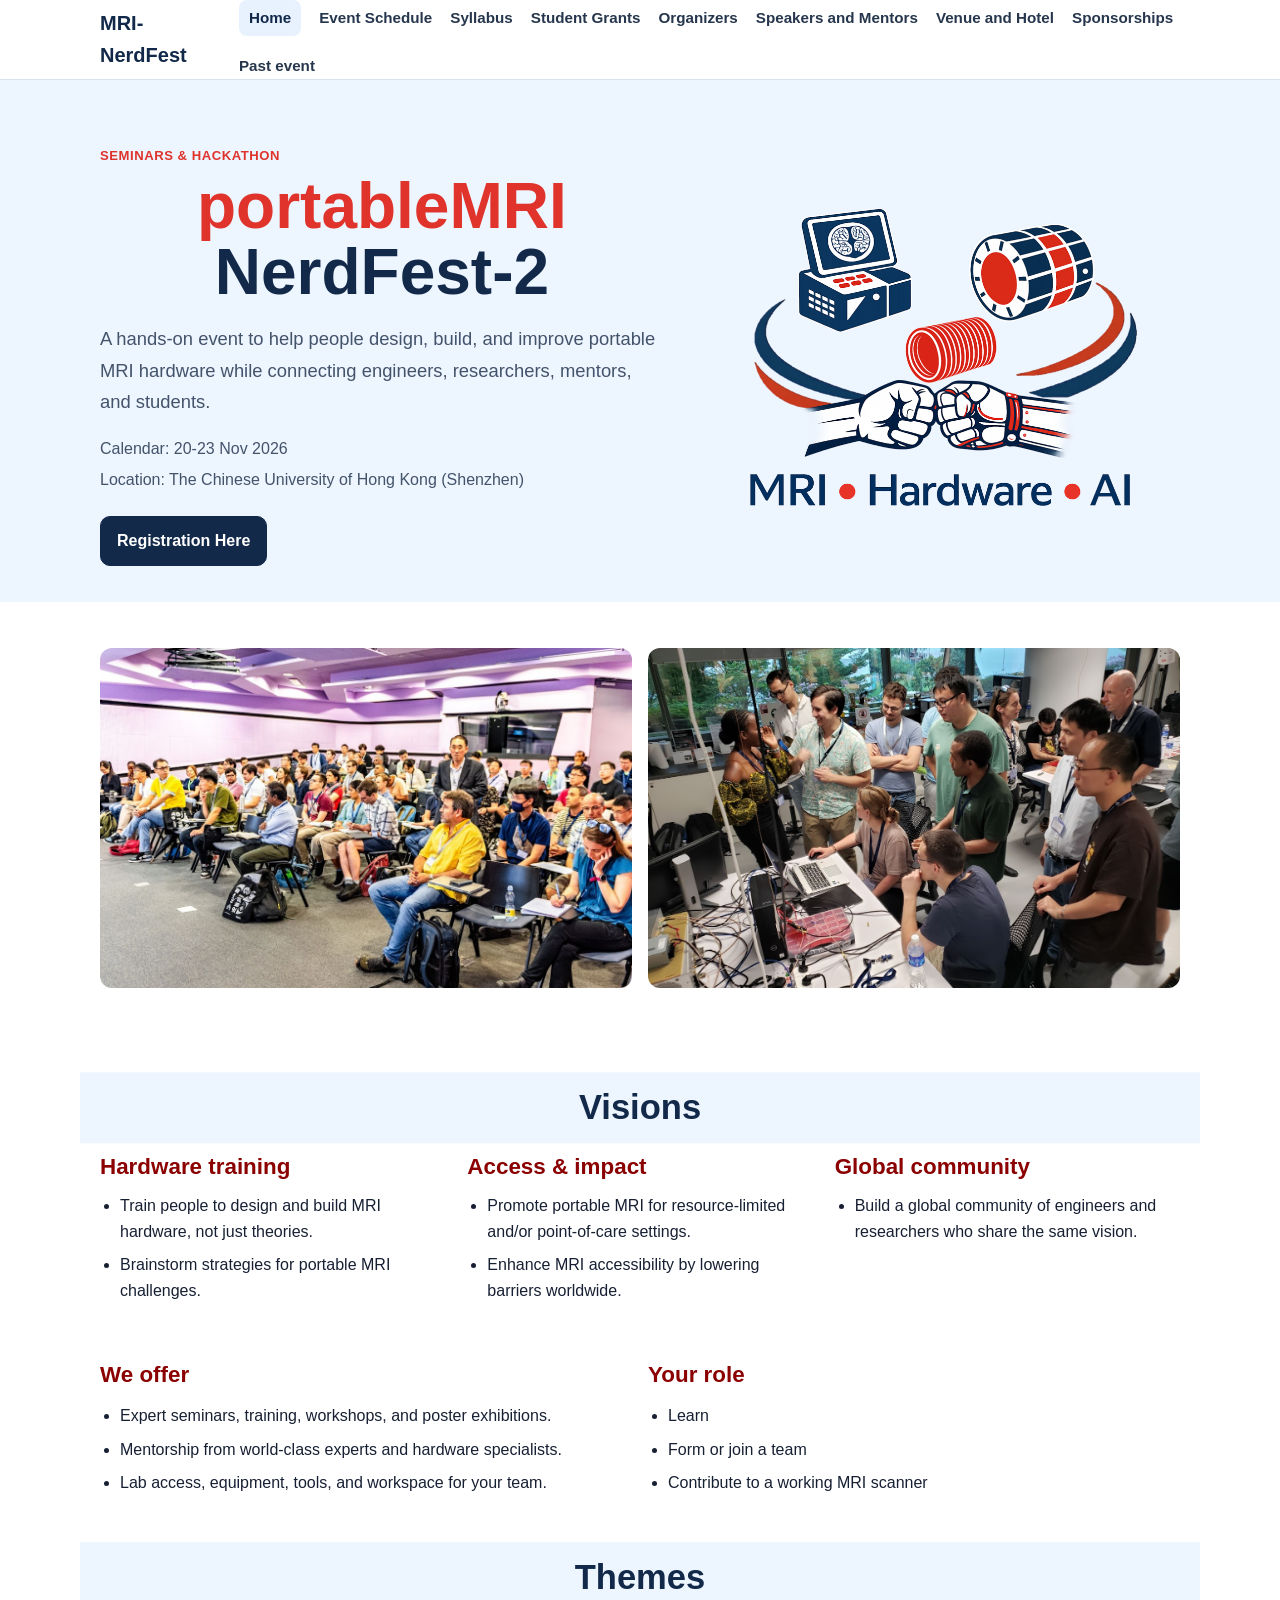
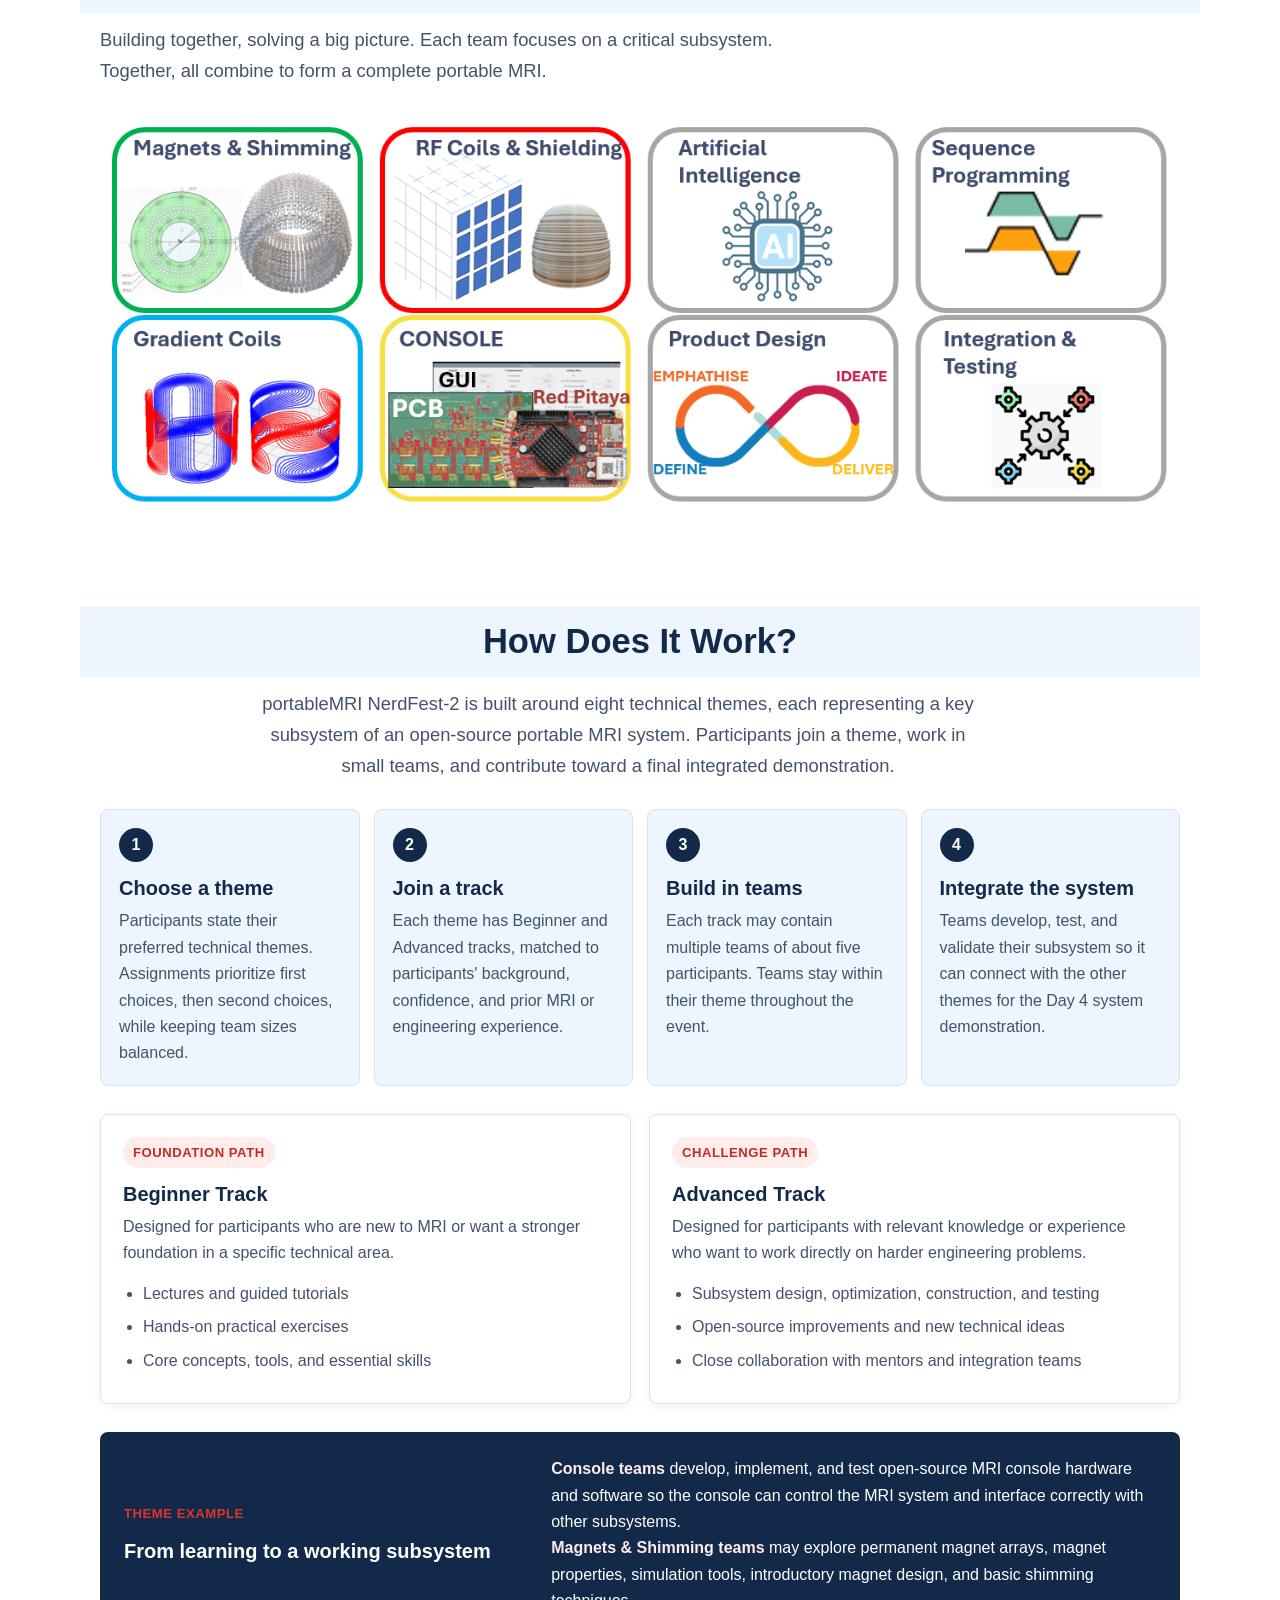
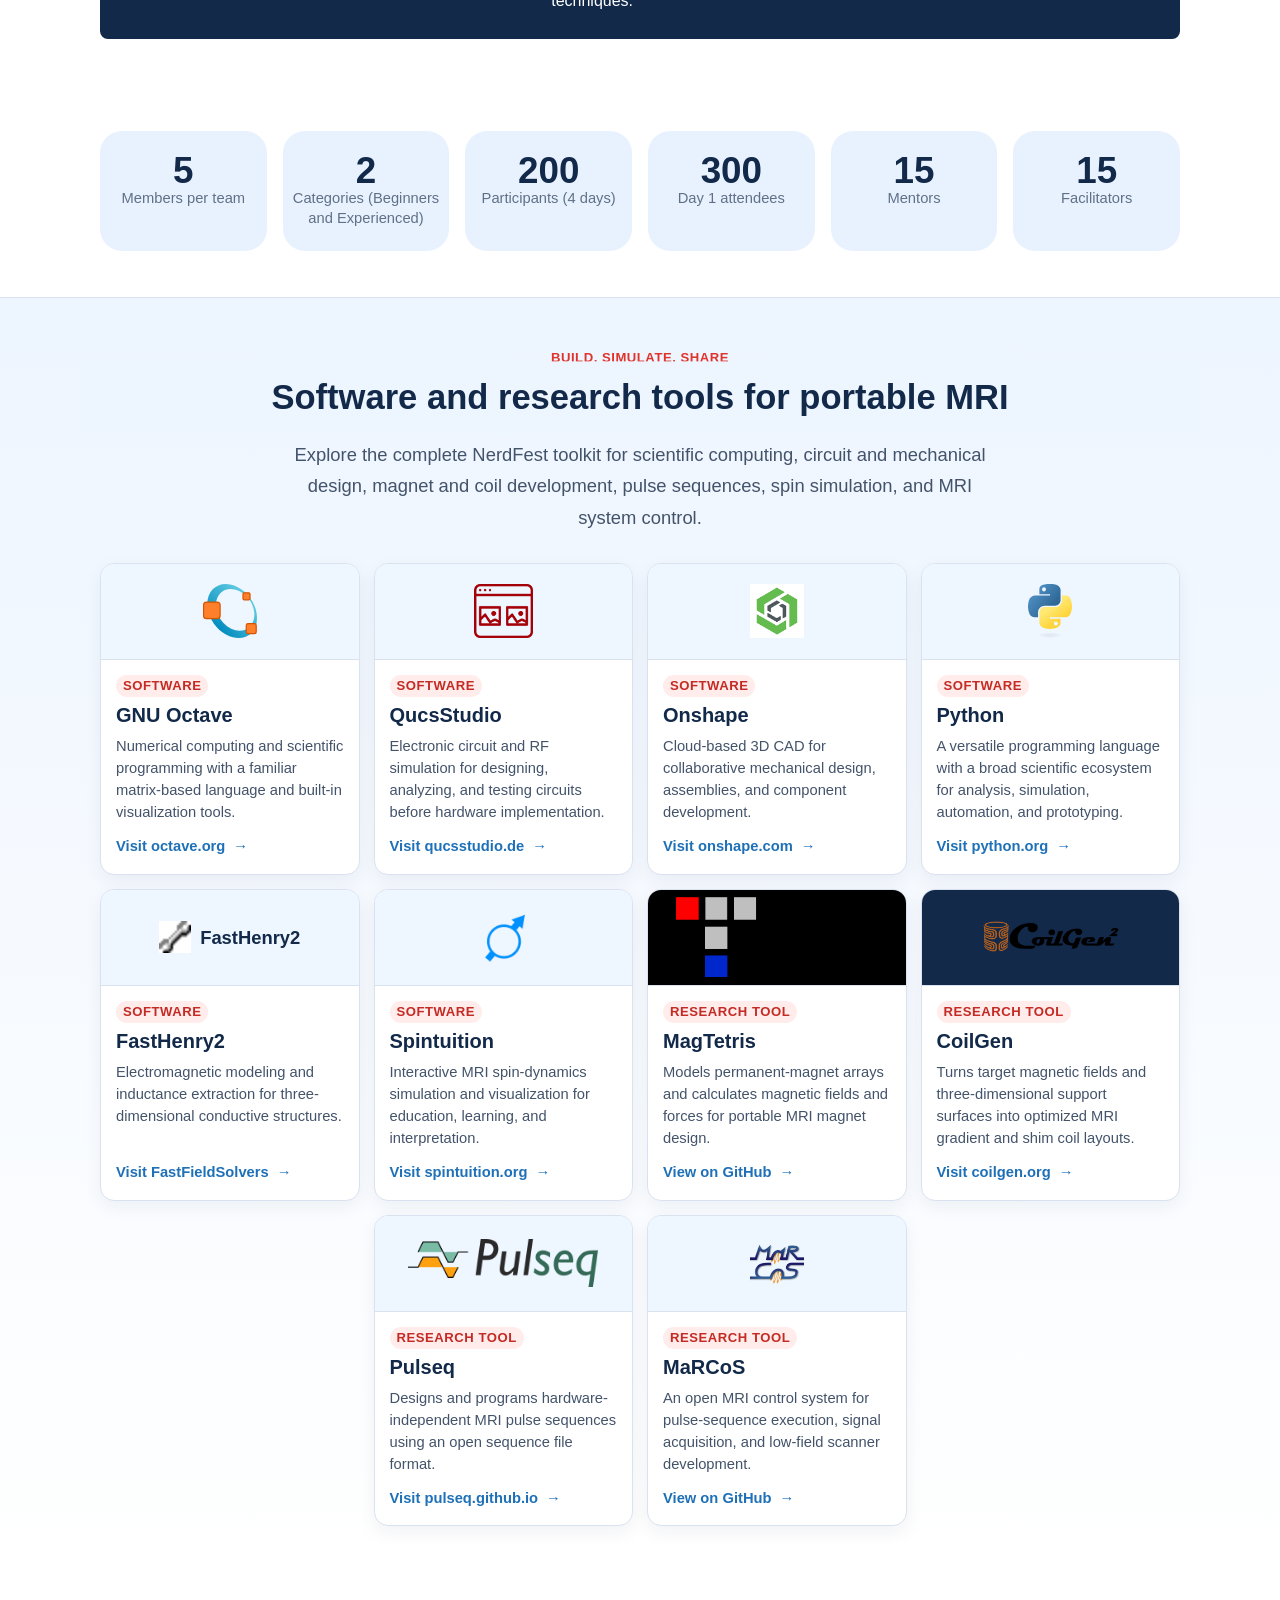
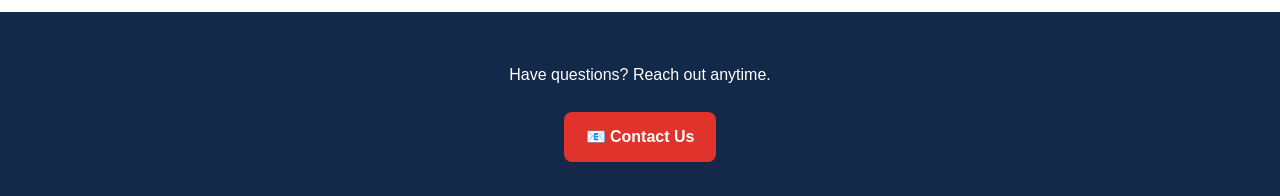
==== commit dff98e82: "c" ====
--- a/index.html
+++ b/index.html
@@ -340,7 +340,6 @@
               <h3>GNU Octave</h3>
             </div>
             <p>Numerical computing and scientific programming with a familiar matrix-based language and built-in visualization tools.</p>
-            <p class="tool-platform"><strong>Runs as:</strong> Standalone application</p>
             <a class="tool-link" href="https://octave.org/" target="_blank" rel="noopener noreferrer" aria-label="Visit the GNU Octave website">Visit octave.org <span aria-hidden="true">&rarr;</span></a>
           </div>
         </article>
@@ -355,7 +354,6 @@
               <h3>QucsStudio</h3>
             </div>
             <p>Electronic circuit and RF simulation for designing, analyzing, and testing circuits before hardware implementation.</p>
-            <p class="tool-platform"><strong>Runs as:</strong> Standalone application</p>
             <a class="tool-link" href="https://qucsstudio.de/" target="_blank" rel="noopener noreferrer" aria-label="Visit the QucsStudio website">Visit qucsstudio.de <span aria-hidden="true">&rarr;</span></a>
           </div>
         </article>
@@ -370,7 +368,6 @@
               <h3>Onshape</h3>
             </div>
             <p>Cloud-based 3D CAD for collaborative mechanical design, assemblies, and component development.</p>
-            <p class="tool-platform"><strong>Runs as:</strong> Browser-based cloud platform</p>
             <a class="tool-link" href="https://www.onshape.com/" target="_blank" rel="noopener noreferrer" aria-label="Visit the Onshape website">Visit onshape.com <span aria-hidden="true">&rarr;</span></a>
           </div>
         </article>
@@ -385,7 +382,6 @@
               <h3>Python</h3>
             </div>
             <p>A versatile programming language with a broad scientific ecosystem for analysis, simulation, automation, and prototyping.</p>
-            <p class="tool-platform"><strong>Runs as:</strong> Standalone environment</p>
             <a class="tool-link" href="https://www.python.org/" target="_blank" rel="noopener noreferrer" aria-label="Visit the Python website">Visit python.org <span aria-hidden="true">&rarr;</span></a>
           </div>
         </article>
@@ -403,7 +399,6 @@
               <h3>FastHenry2</h3>
             </div>
             <p>Electromagnetic modeling and inductance extraction for three-dimensional conductive structures.</p>
-            <p class="tool-platform"><strong>Runs as:</strong> Standalone application</p>
             <a class="tool-link" href="https://www.fastfieldsolvers.com/fasthenry2.htm" target="_blank" rel="noopener noreferrer" aria-label="Visit the FastHenry2 website">Visit FastFieldSolvers <span aria-hidden="true">&rarr;</span></a>
           </div>
         </article>
@@ -418,7 +413,6 @@
               <h3>Spintuition</h3>
             </div>
             <p>Interactive MRI spin-dynamics simulation and visualization for education, learning, and interpretation.</p>
-            <p class="tool-platform"><strong>Runs as:</strong> Standalone app on supported systems</p>
             <a class="tool-link" href="https://spintuition.org/" target="_blank" rel="noopener noreferrer" aria-label="Visit the Spintuition website">Visit spintuition.org <span aria-hidden="true">&rarr;</span></a>
           </div>
         </article>
@@ -433,7 +427,6 @@
               <h3>MagTetris</h3>
             </div>
             <p>Models permanent-magnet arrays and calculates magnetic fields and forces for portable MRI magnet design.</p>
-            <p class="tool-platform"><strong>Requires:</strong> MATLAB</p>
             <a class="tool-link" href="https://github.com/BioMed-EM-lab/MagTetris" target="_blank" rel="noopener noreferrer" aria-label="View MagTetris on GitHub">View on GitHub <span aria-hidden="true">&rarr;</span></a>
           </div>
         </article>
@@ -448,7 +441,6 @@
               <h3>CoilGen</h3>
             </div>
             <p>Turns target magnetic fields and three-dimensional support surfaces into optimized MRI gradient and shim coil layouts.</p>
-            <p class="tool-platform"><strong>Requires:</strong> Python</p>
             <a class="tool-link" href="https://www.coilgen.org/" target="_blank" rel="noopener noreferrer" aria-label="Visit the CoilGen website">Visit coilgen.org <span aria-hidden="true">&rarr;</span></a>
           </div>
         </article>
@@ -463,7 +455,6 @@
               <h3>Pulseq</h3>
             </div>
             <p>Designs and programs hardware-independent MRI pulse sequences using an open sequence file format.</p>
-            <p class="tool-platform"><strong>Requires:</strong> MATLAB or Python; scanner for execution</p>
             <a class="tool-link" href="https://pulseq.github.io/" target="_blank" rel="noopener noreferrer" aria-label="Visit the Pulseq website">Visit pulseq.github.io <span aria-hidden="true">&rarr;</span></a>
           </div>
         </article>
@@ -478,7 +469,6 @@
               <h3>MaRCoS</h3>
             </div>
             <p>An open MRI control system for pulse-sequence execution, signal acquisition, and low-field scanner development.</p>
-            <p class="tool-platform"><strong>Requires:</strong> Python, Linux, and compatible MRI hardware</p>
             <a class="tool-link" href="https://github.com/marcos-mri" target="_blank" rel="noopener noreferrer" aria-label="View MaRCoS on GitHub">View on GitHub <span aria-hidden="true">&rarr;</span></a>
           </div>
         </article>
--- a/style.css
+++ b/style.css
@@ -192,8 +192,8 @@
 .tools-intro .lead{margin:0 auto}
 .tools-grid{
   display:grid;
-  grid-template-columns:repeat(3,minmax(0,1fr));
-  gap:18px;
+  grid-template-columns:repeat(4,minmax(0,1fr));
+  gap:14px;
 }
 .tool-card{
   display:flex;
@@ -202,8 +202,8 @@
   overflow:hidden;
   background:var(--card);
   border:1px solid var(--line);
-  border-radius:16px;
-  box-shadow:0 8px 24px var(--shadow-navy-soft);
+  border-radius:14px;
+  box-shadow:0 6px 18px var(--shadow-navy-soft);
   transition:transform .2s ease,box-shadow .2s ease,border-color .2s ease;
 }
 .tool-card:hover{
@@ -214,15 +214,15 @@
 .tool-logo-wrap{
   display:grid;
   place-items:center;
-  min-height:128px;
-  padding:22px;
+  min-height:96px;
+  padding:14px;
   background:var(--sky-hero);
   border-bottom:1px solid var(--line);
 }
 .tool-logo-wrap-dark{background:var(--navy)}
 .tool-logo-wrap-magtetris{
   position:relative;
-  height:128px;
+  height:96px;
   padding:0;
   overflow:hidden;
   background:#000;
@@ -231,22 +231,22 @@
   display:block;
   width:auto;
   max-width:100%;
-  height:72px;
+  height:54px;
   object-fit:contain;
 }
-.tool-logo-square{max-width:96px}
-.tool-logo-wide{height:62px}
+.tool-logo-square{max-width:76px}
+.tool-logo-wide{height:48px}
 .tool-wordmark{
   display:flex;
   align-items:center;
-  gap:12px;
+  gap:9px;
   color:var(--navy);
-  font-size:var(--text-xl);
+  font-size:var(--text-lg);
   font-weight:var(--weight-extrabold);
 }
 .tool-wordmark img{
-  width:40px;
-  height:40px;
+  width:32px;
+  height:32px;
 }
 .tool-logo-magtetris{
   position:absolute;
@@ -261,14 +261,14 @@
   display:flex;
   flex:1;
   flex-direction:column;
-  padding:20px;
+  padding:15px;
 }
 .tool-card-heading{
   display:flex;
   flex-direction:column;
   align-items:flex-start;
-  gap:9px;
-  margin-bottom:10px;
+  gap:6px;
+  margin-bottom:8px;
 }
 .tool-card h3{
   margin:0;
@@ -277,15 +277,16 @@
   line-height:var(--leading-tight);
 }
 .tool-card p{
-  margin:0 0 16px;
+  margin:0 0 12px;
   color:var(--text-secondary);
-  line-height:1.65;
+  font-size:var(--text-sm);
+  line-height:1.5;
 }
 .tool-kind{
   display:inline-flex;
   align-items:center;
-  min-height:26px;
-  padding:4px 9px;
+  min-height:22px;
+  padding:3px 7px;
   border-radius:999px;
   background:var(--red-tint);
   color:var(--red-dark);
@@ -295,19 +296,14 @@
   line-height:1;
   text-transform:uppercase;
 }
-.tool-card .tool-platform{
-  margin-top:auto;
-  padding-top:2px;
-  color:var(--muted);
-  font-size:var(--text-sm);
-}
-.tool-platform strong{color:var(--ink)}
 .tool-link{
   display:inline-flex;
   align-items:center;
   align-self:flex-start;
   gap:8px;
+  margin-top:auto;
   color:var(--blue);
+  font-size:var(--text-sm);
   font-weight:var(--weight-bold);
 }
 .tool-link span{
@@ -637,10 +633,15 @@
 @media(max-width:650px){
   .syllabus-gallery{grid-template-columns:1fr}
   .tools-grid{grid-template-columns:1fr}
-  .tool-logo-wrap{min-height:112px}
-  .tool-logo-wrap-magtetris{height:112px}
-}
-
-@media(min-width:851px){
+  .tool-logo-wrap{min-height:88px}
+  .tool-logo-wrap-magtetris{height:88px}
+}
+
+@media(min-width:851px) and (max-width:1050px){
+  .tools-grid{grid-template-columns:repeat(3,minmax(0,1fr))}
   .tools-grid .tool-card:last-child:nth-child(3n+1){grid-column:2}
 }
+
+@media(min-width:1051px){
+  .tools-grid .tool-card:nth-last-child(2):nth-child(4n+1){grid-column:2}
+}
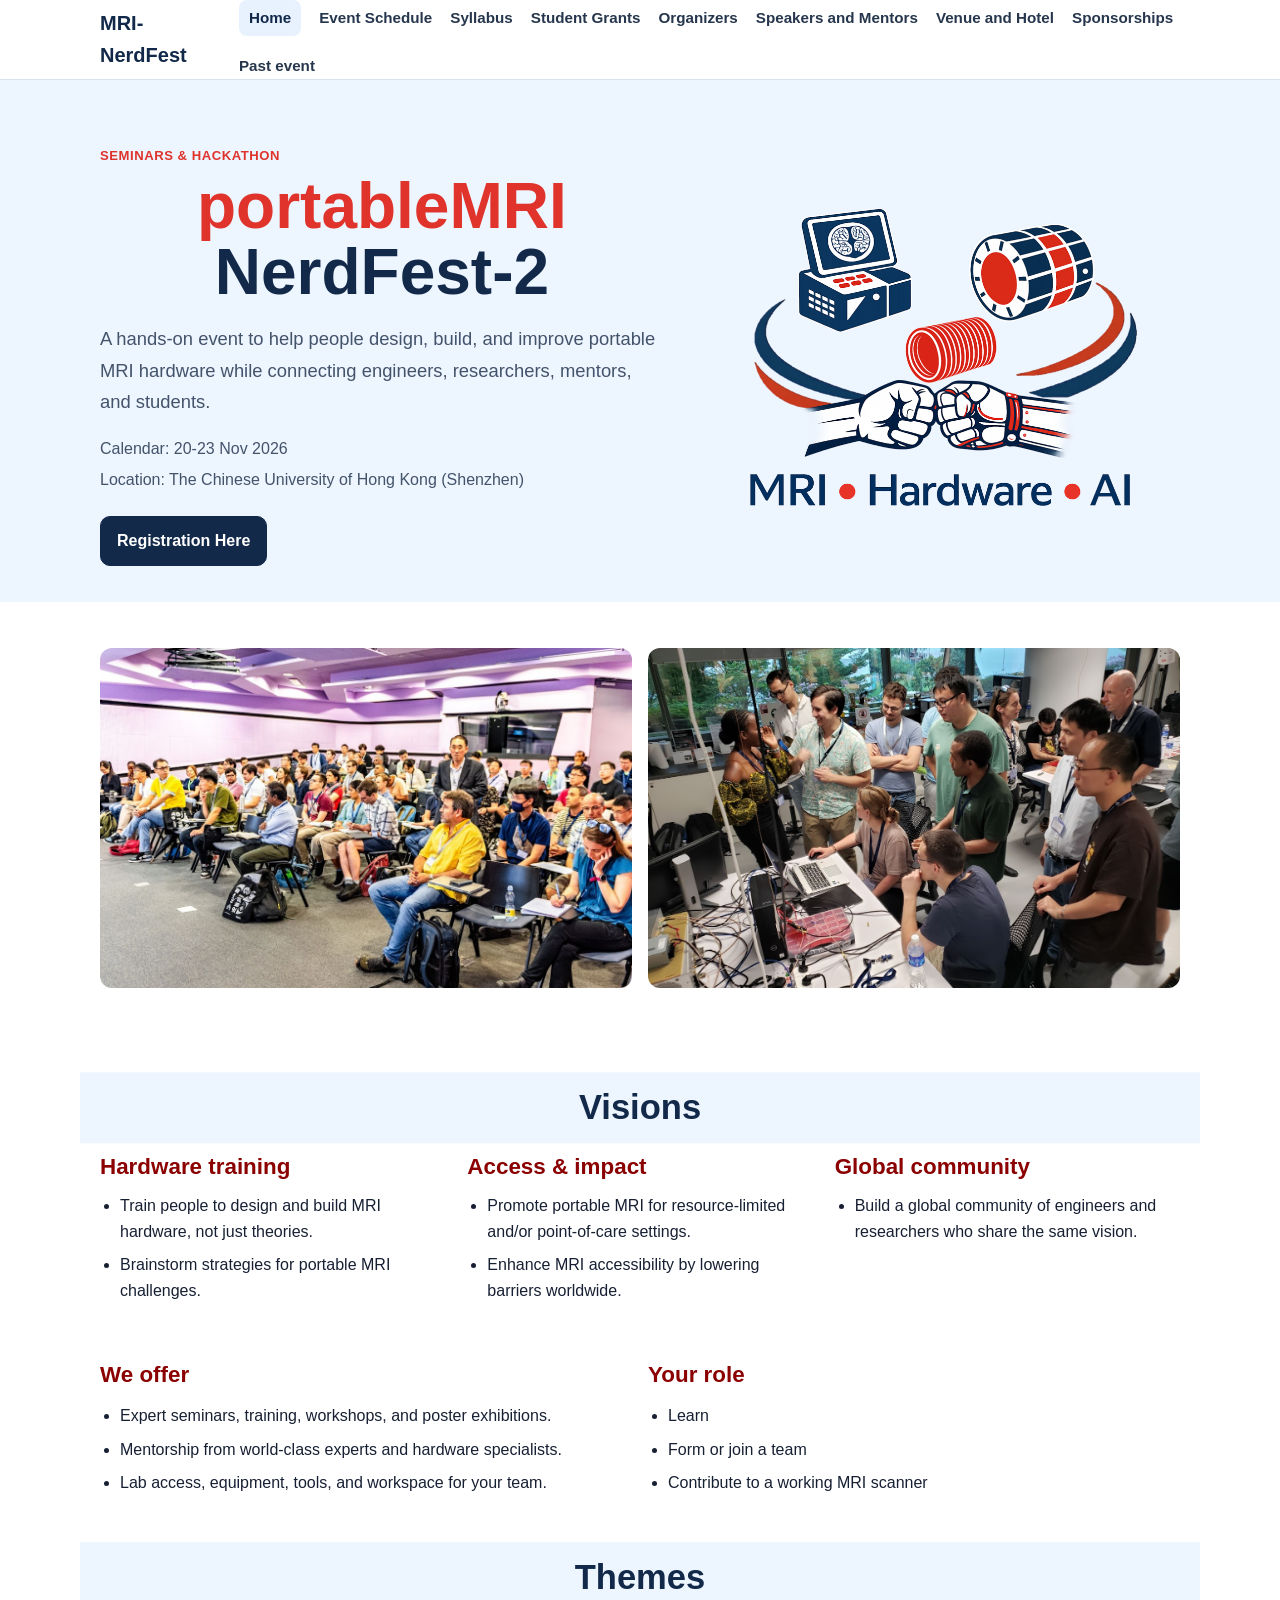
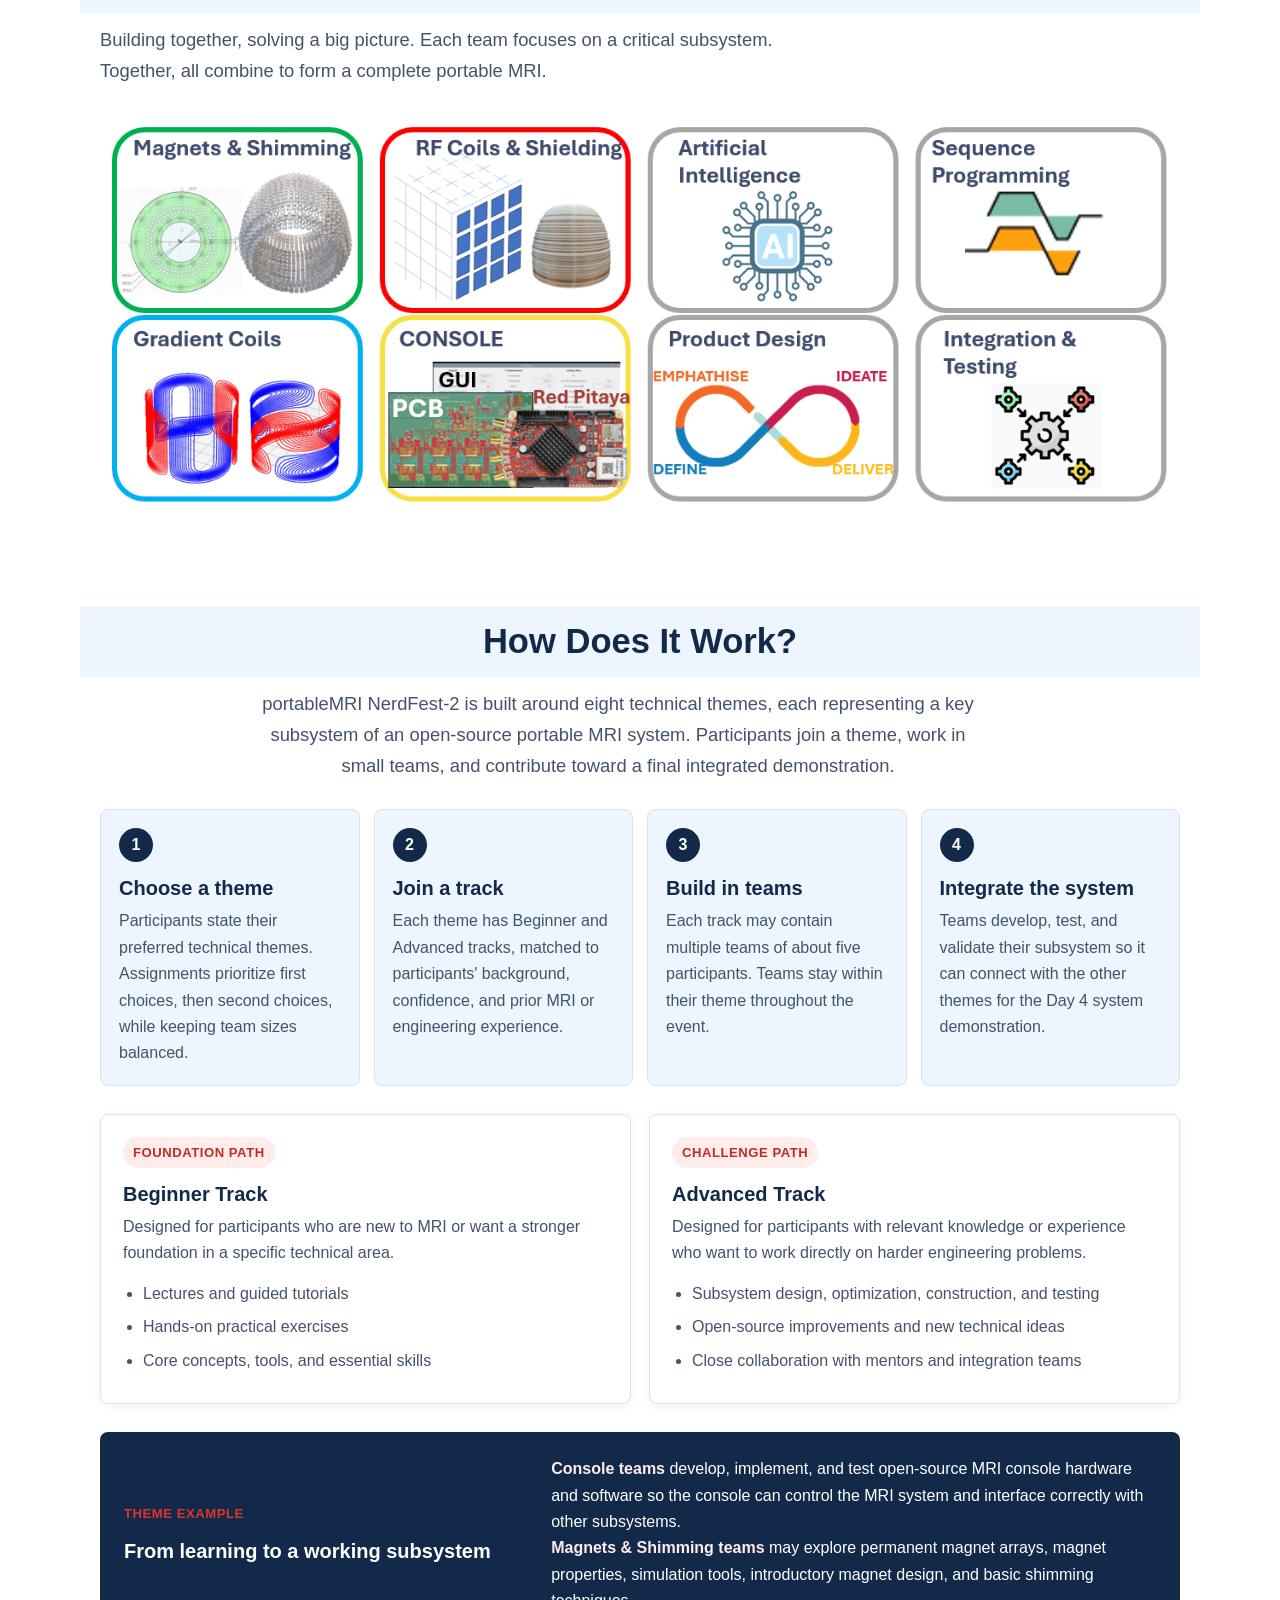
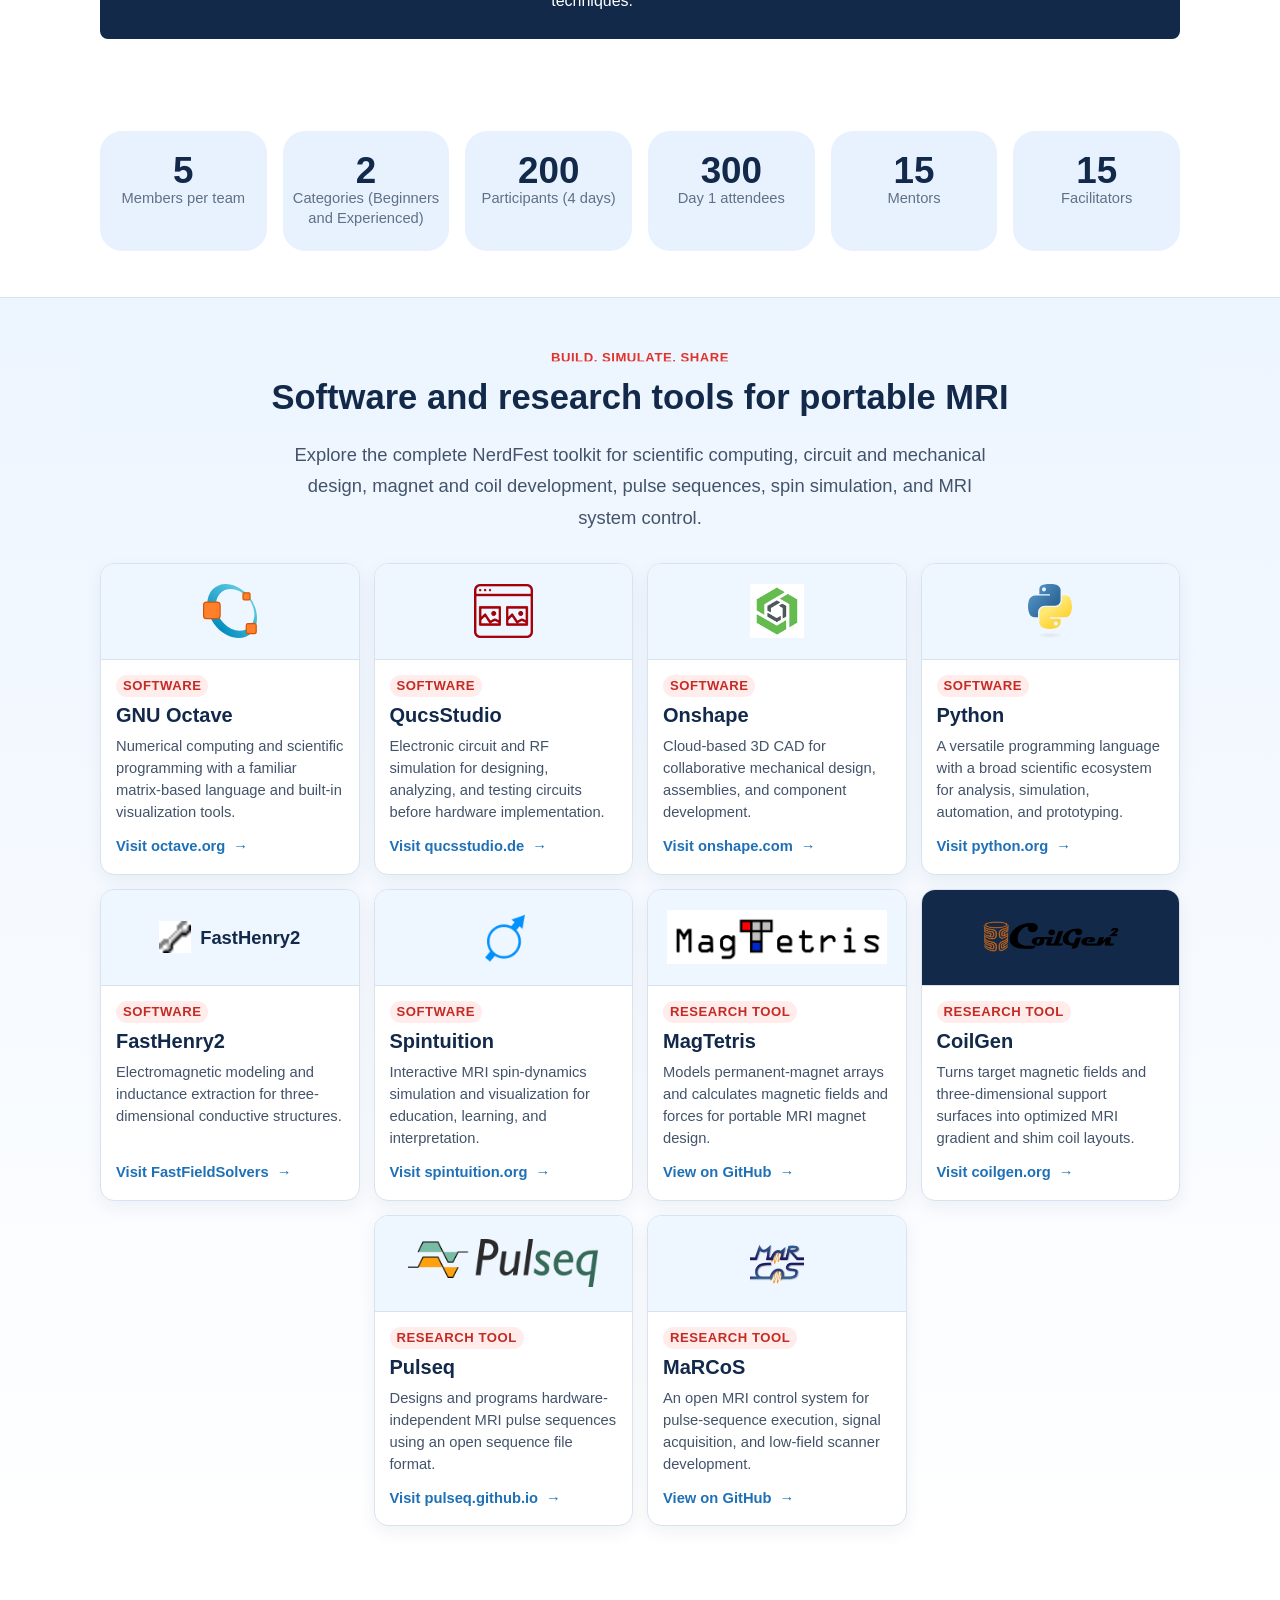
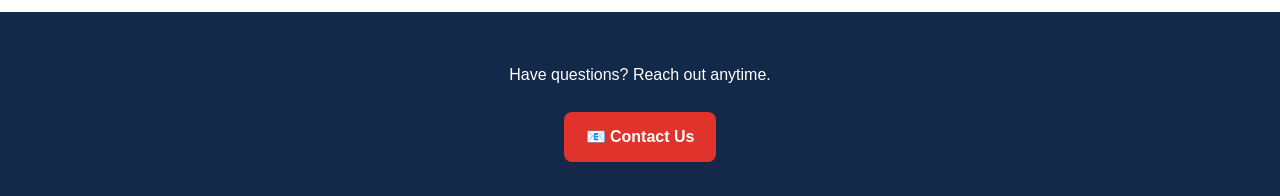
==== commit 88e348ee: "c" ====
--- a/index.html
+++ b/index.html
@@ -418,7 +418,7 @@
         </article>
 
         <article class="tool-card">
-          <div class="tool-logo-wrap tool-logo-wrap-dark tool-logo-wrap-magtetris">
+          <div class="tool-logo-wrap">
             <img class="tool-logo tool-logo-magtetris" src="images/tools/magtetris.png" alt="MagTetris logo">
           </div>
           <div class="tool-card-body">
--- a/style.css
+++ b/style.css
@@ -220,13 +220,6 @@
   border-bottom:1px solid var(--line);
 }
 .tool-logo-wrap-dark{background:var(--navy)}
-.tool-logo-wrap-magtetris{
-  position:relative;
-  height:96px;
-  padding:0;
-  overflow:hidden;
-  background:#000;
-}
 .tool-logo{
   display:block;
   width:auto;
@@ -249,13 +242,8 @@
   height:32px;
 }
 .tool-logo-magtetris{
-  position:absolute;
-  top:72%;
-  left:50%;
-  width:720px;
-  max-width:none;
+  width:min(100%,220px);
   height:auto;
-  transform:translate(-50%,-50%);
 }
 .tool-card-body{
   display:flex;
@@ -634,7 +622,6 @@
   .syllabus-gallery{grid-template-columns:1fr}
   .tools-grid{grid-template-columns:1fr}
   .tool-logo-wrap{min-height:88px}
-  .tool-logo-wrap-magtetris{height:88px}
 }
 
 @media(min-width:851px) and (max-width:1050px){
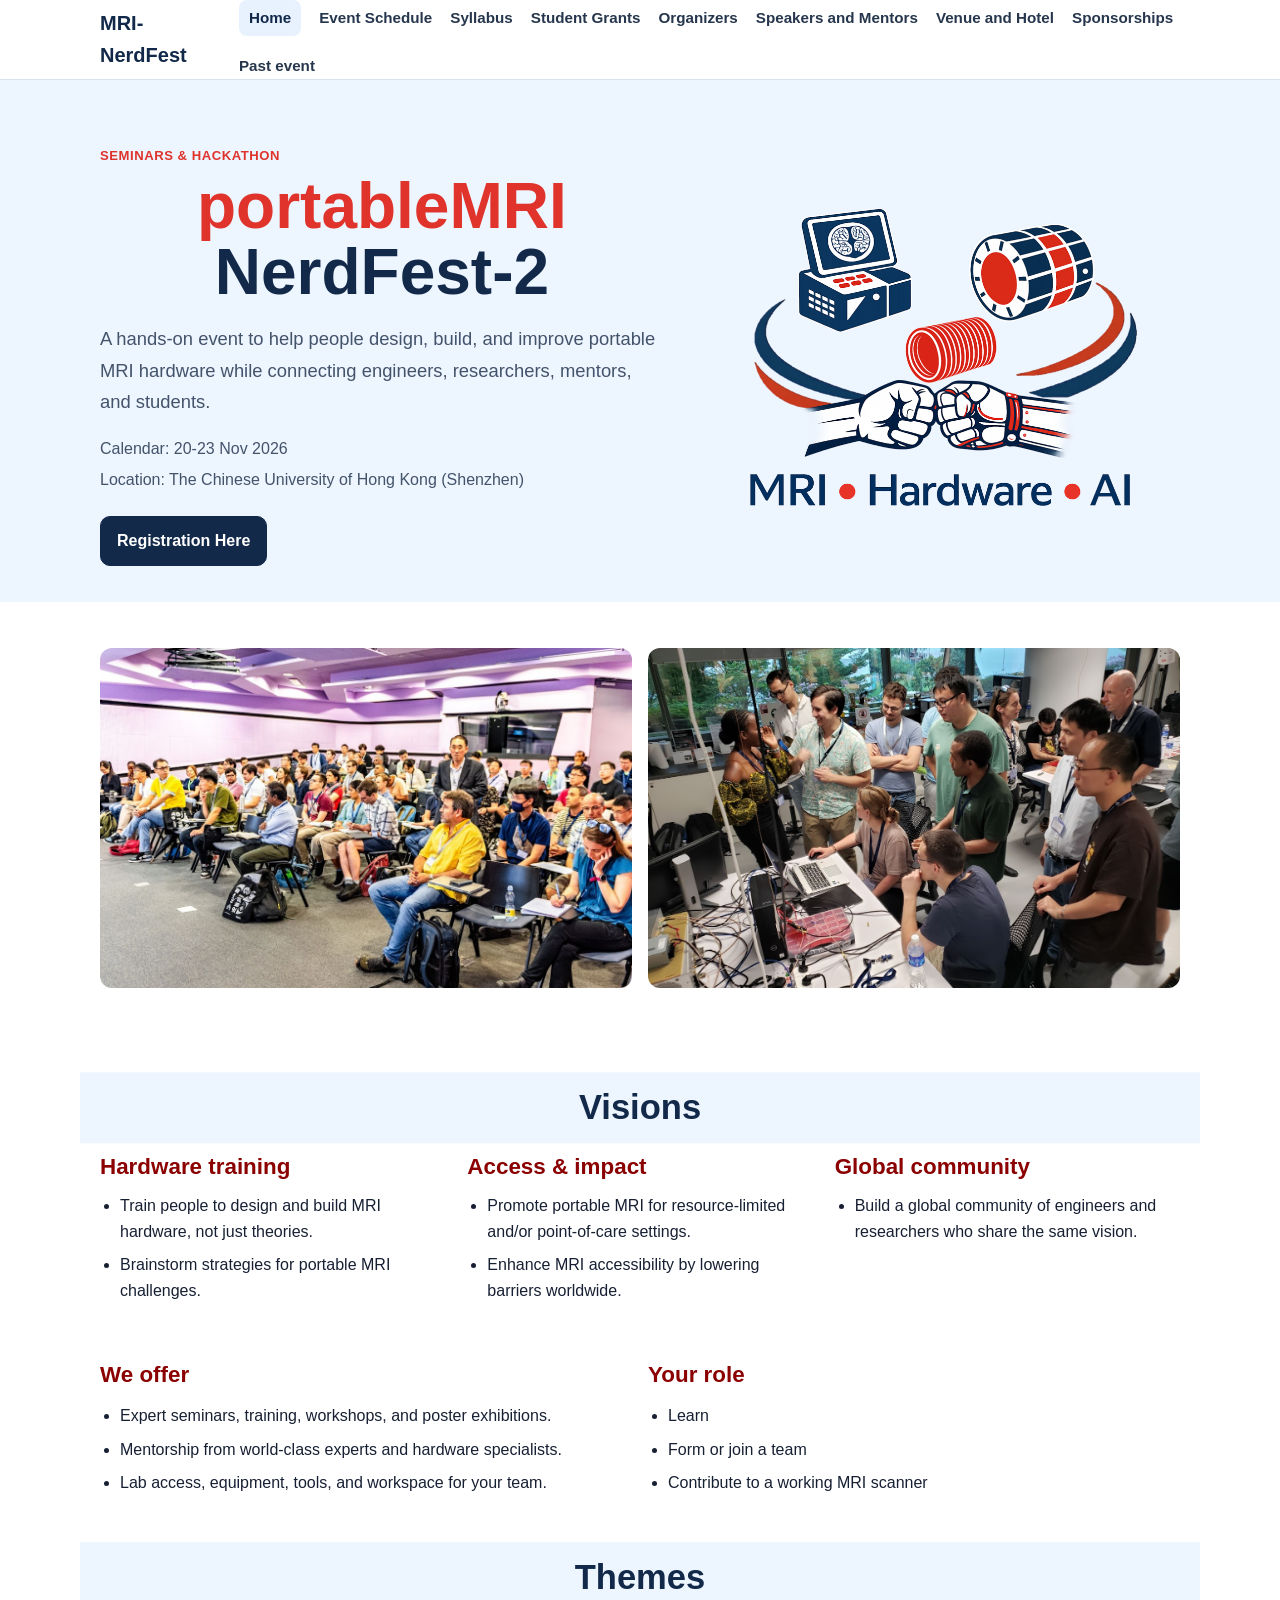
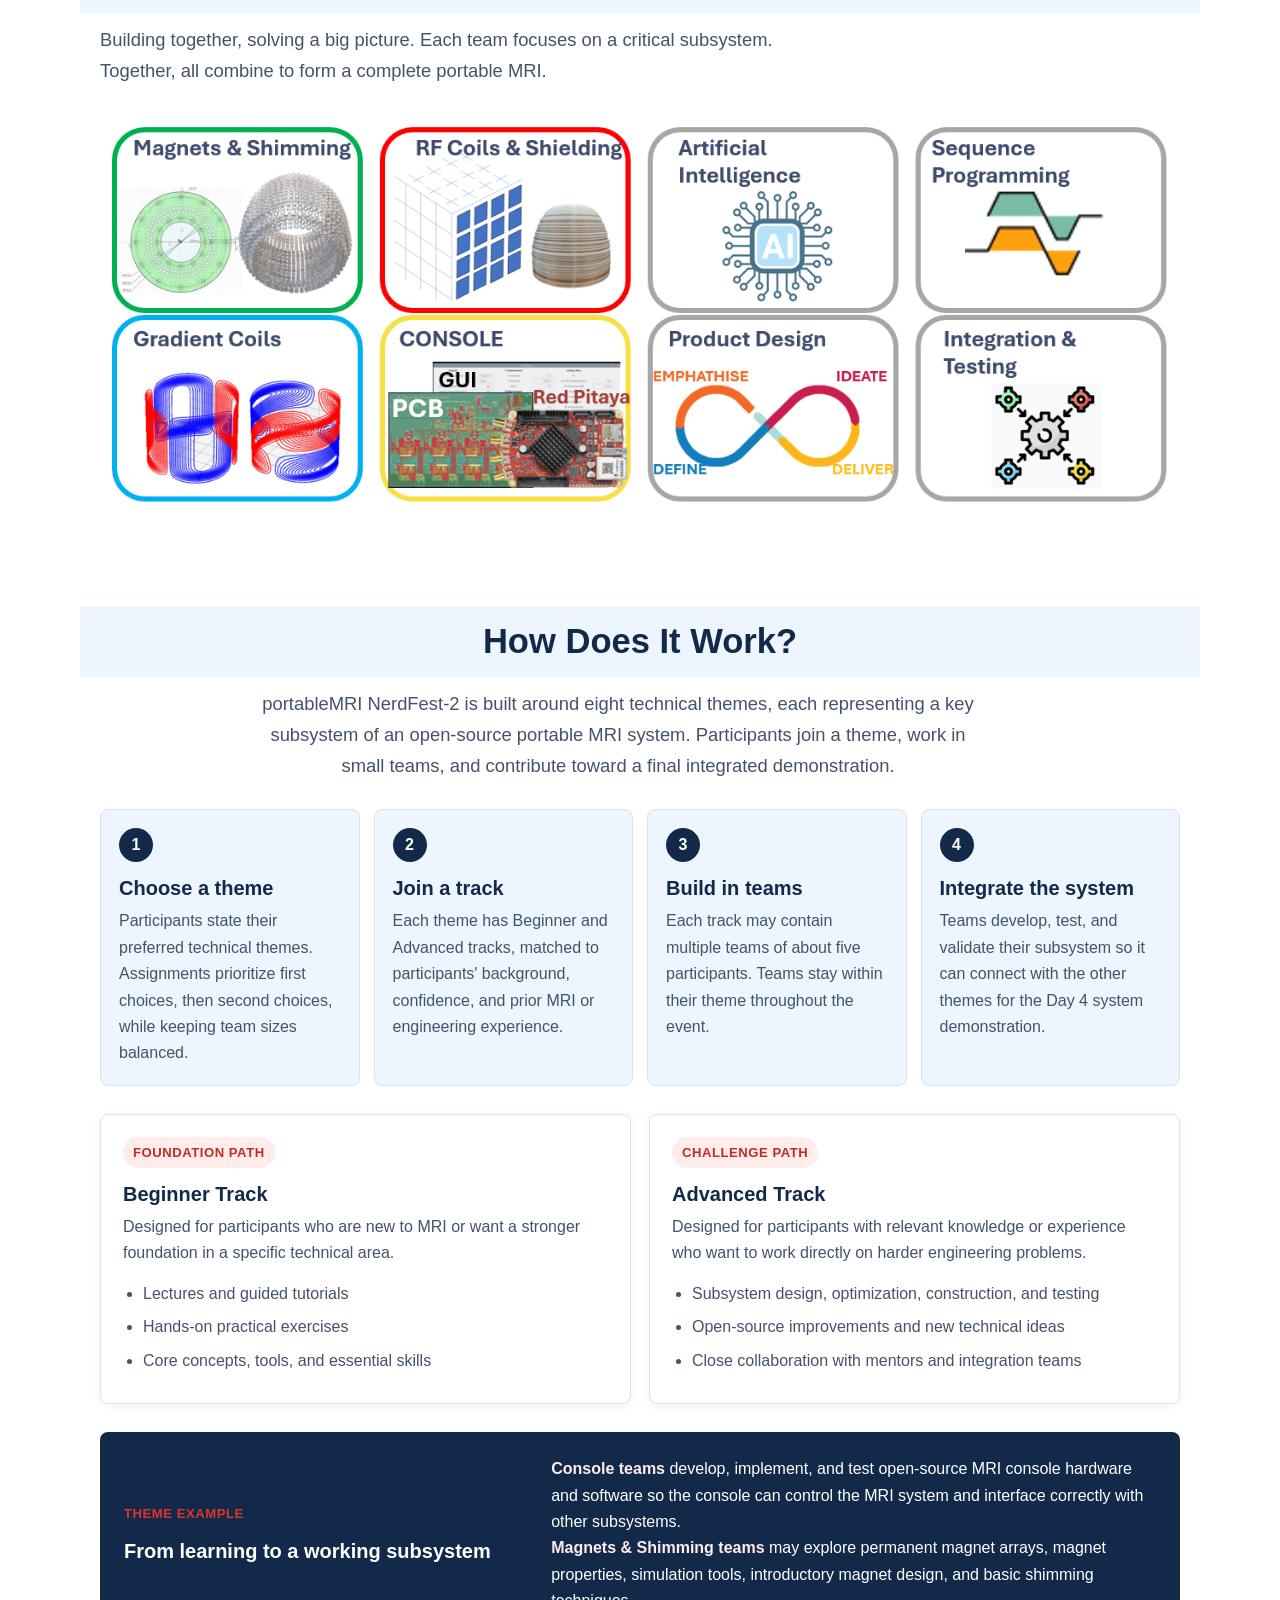
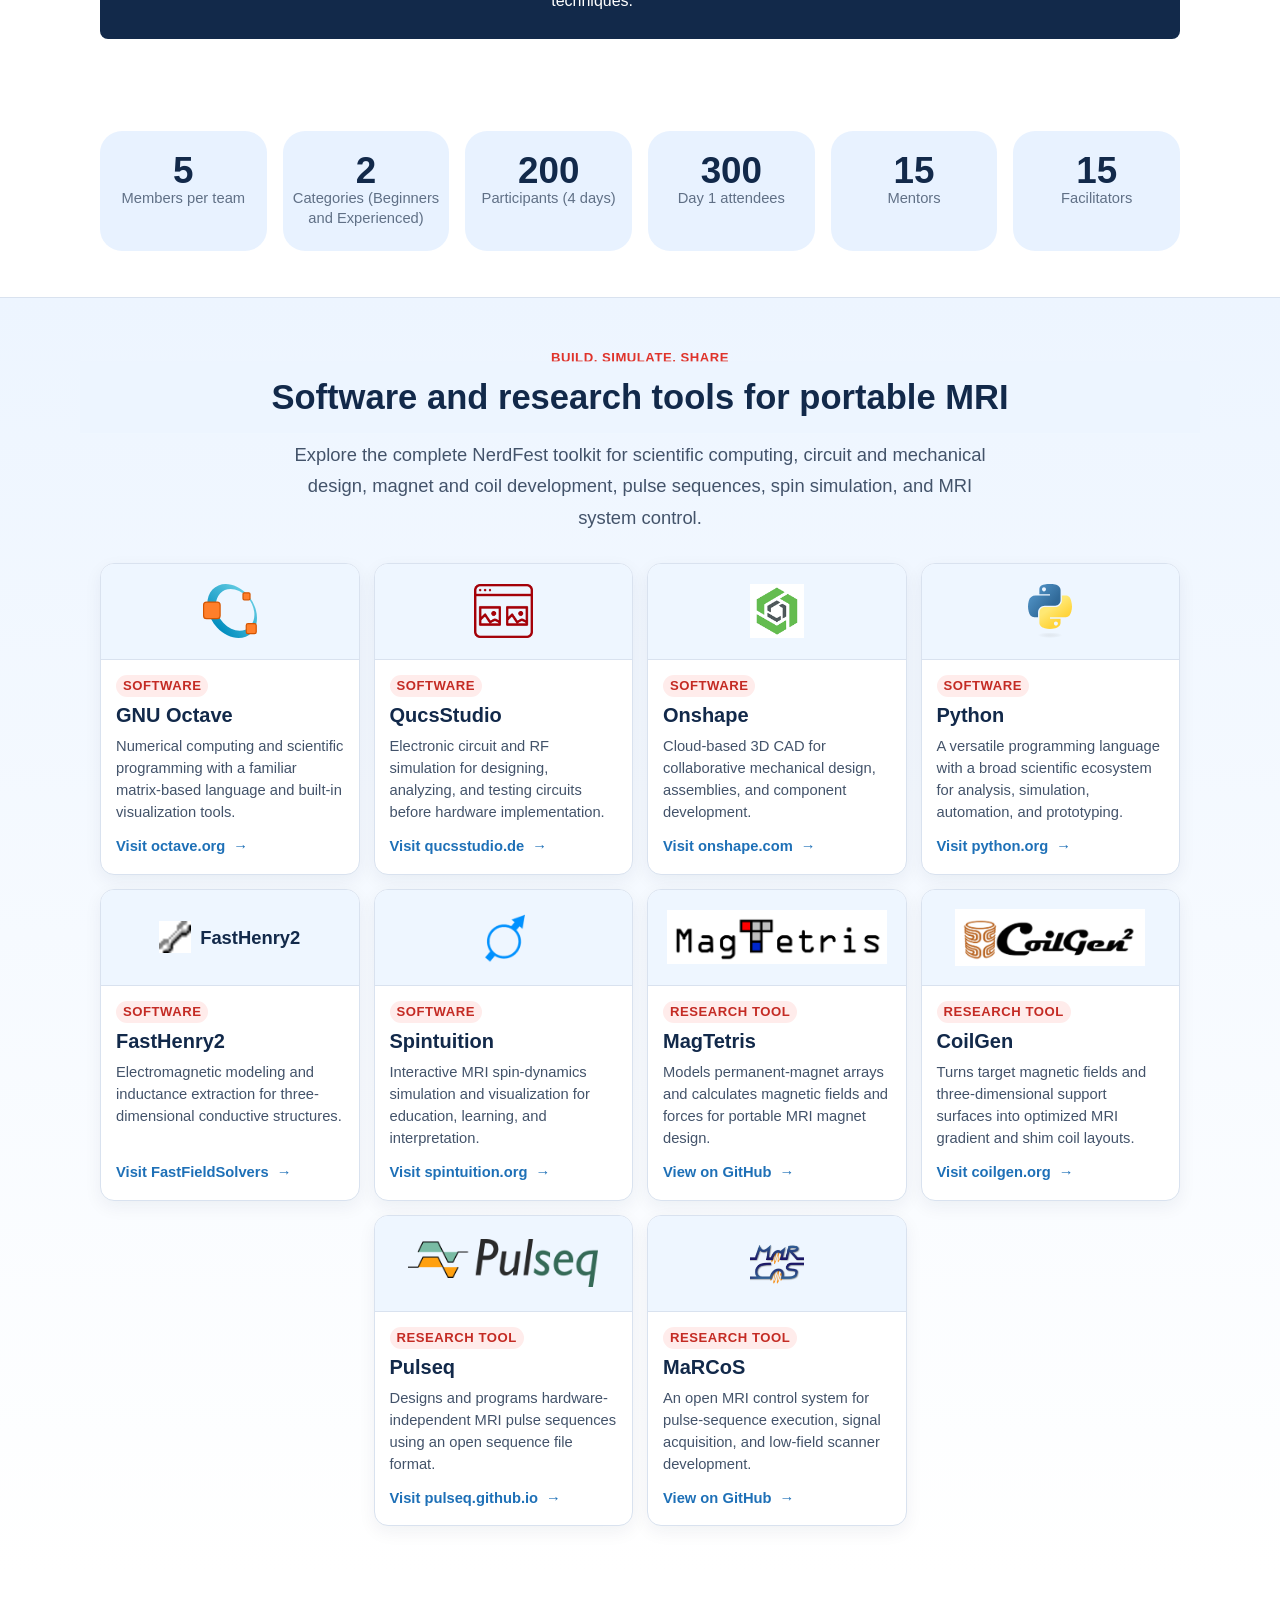
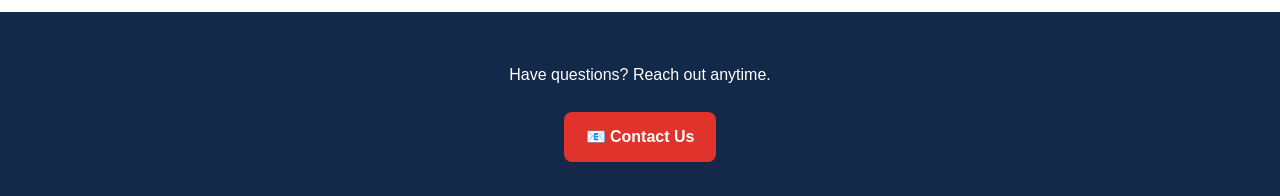
==== commit 458df6e3: "c" ====
--- a/index.html
+++ b/index.html
@@ -432,8 +432,8 @@
         </article>
 
         <article class="tool-card">
-          <div class="tool-logo-wrap tool-logo-wrap-dark">
-            <img class="tool-logo tool-logo-wide" src="images/tools/coilgen.webp" alt="CoilGen logo">
+          <div class="tool-logo-wrap">
+            <img class="tool-logo tool-logo-coilgen" src="images/tools/coilgen.png" alt="CoilGen logo">
           </div>
           <div class="tool-card-body">
             <div class="tool-card-heading">
--- a/style.css
+++ b/style.css
@@ -245,6 +245,10 @@
   width:min(100%,220px);
   height:auto;
 }
+.tool-logo-coilgen{
+  width:min(100%,190px);
+  height:auto;
+}
 .tool-card-body{
   display:flex;
   flex:1;
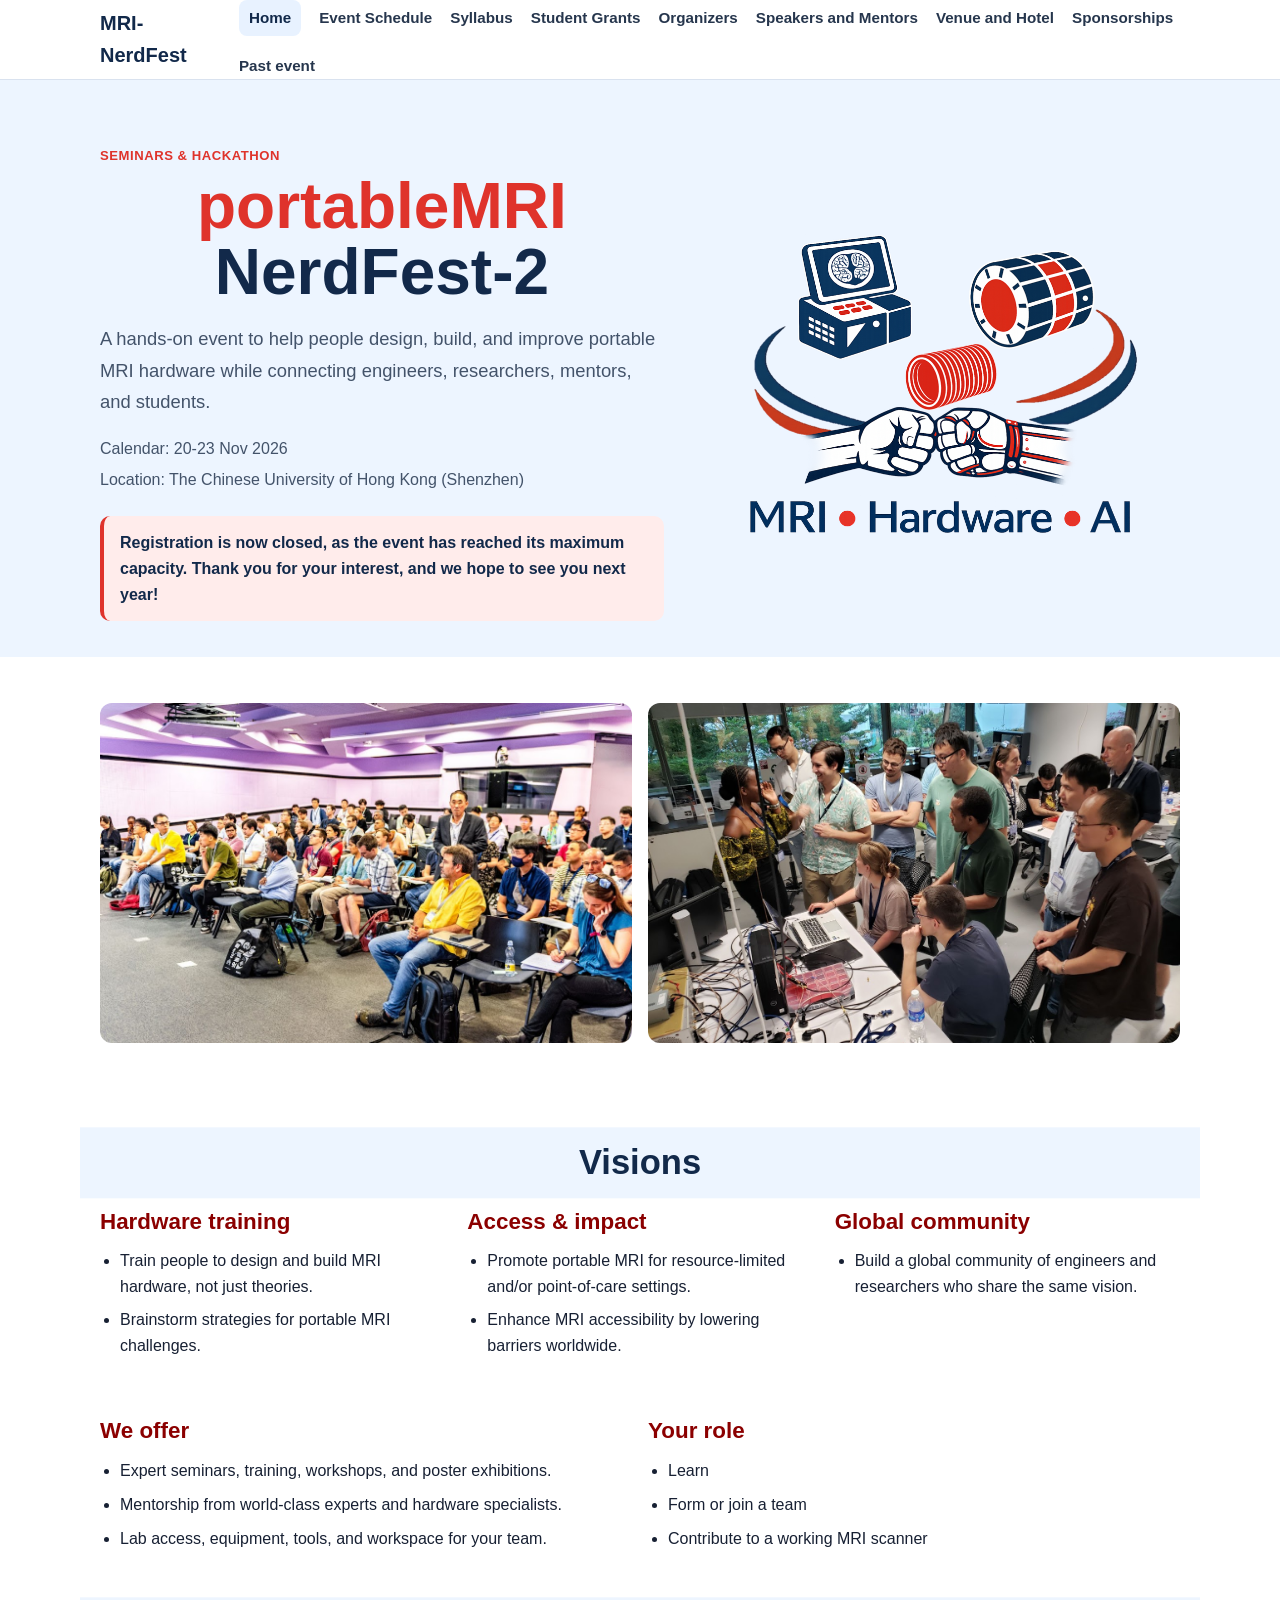
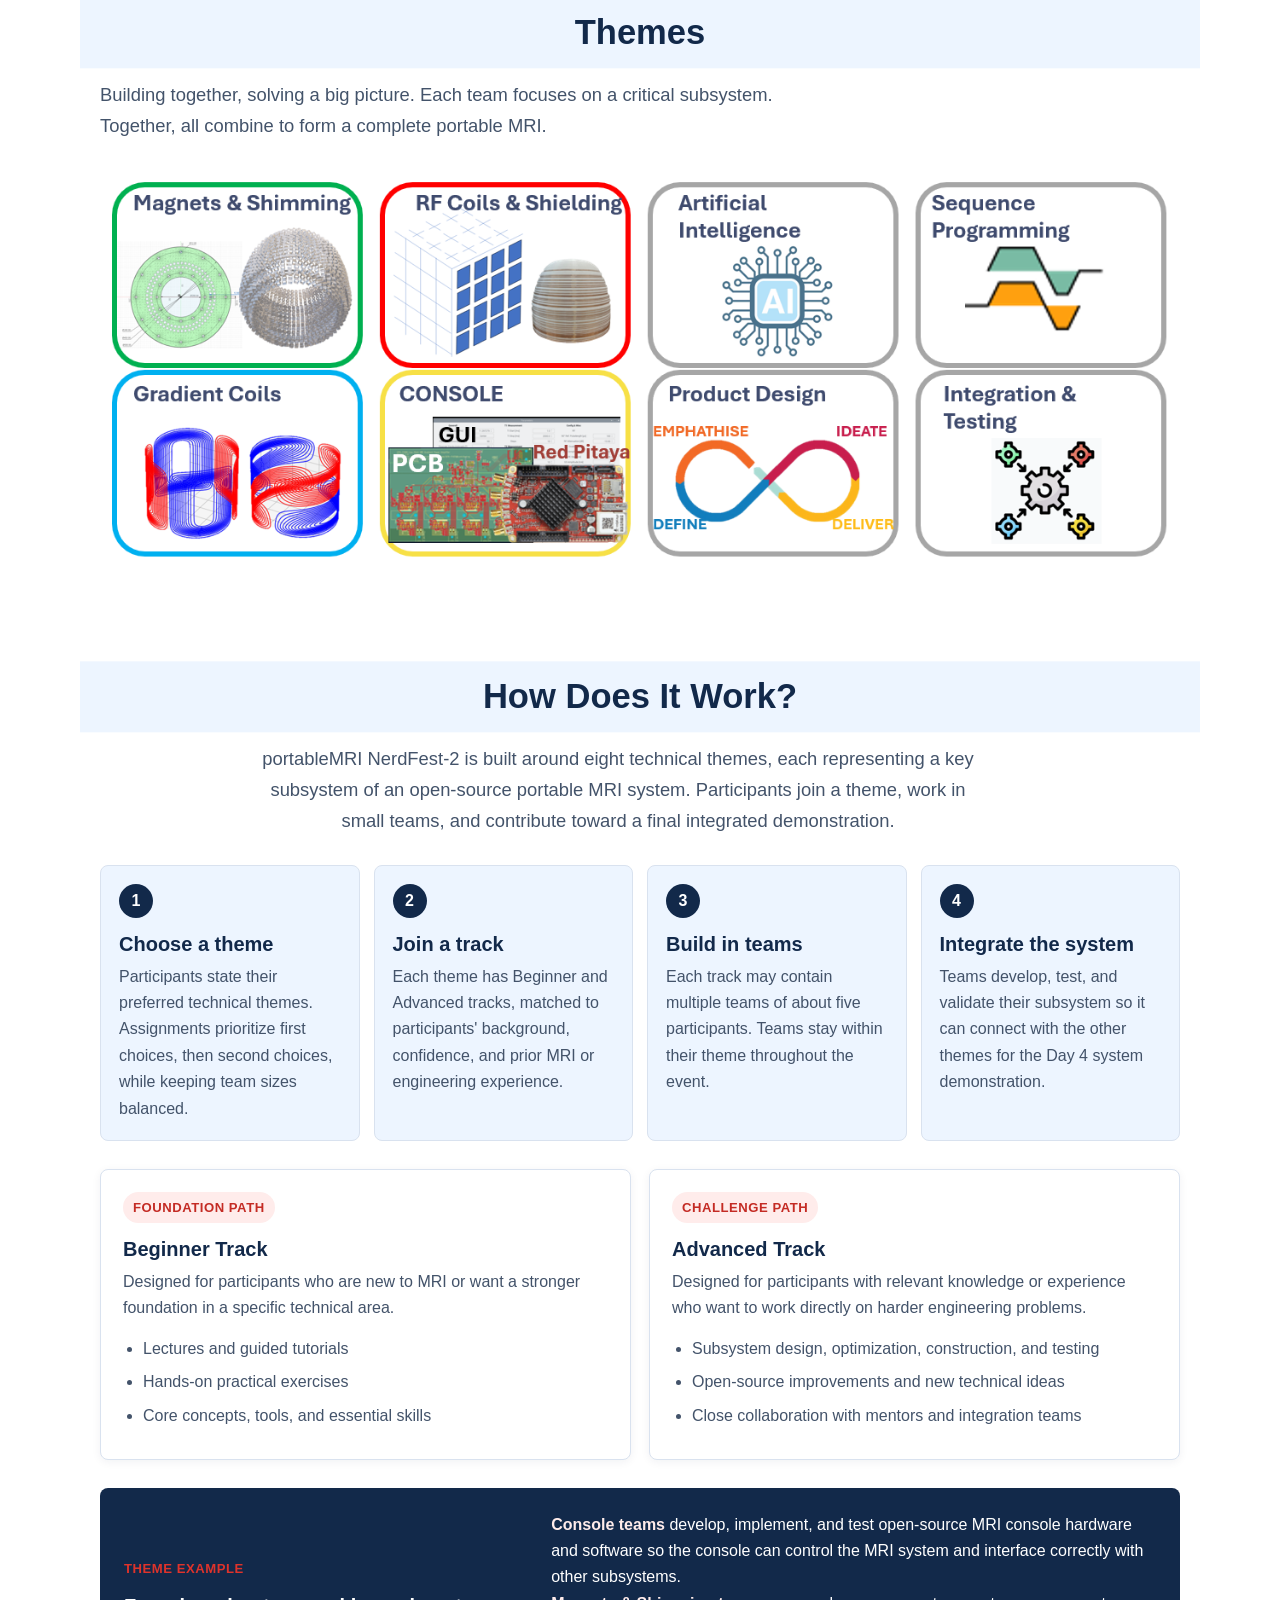
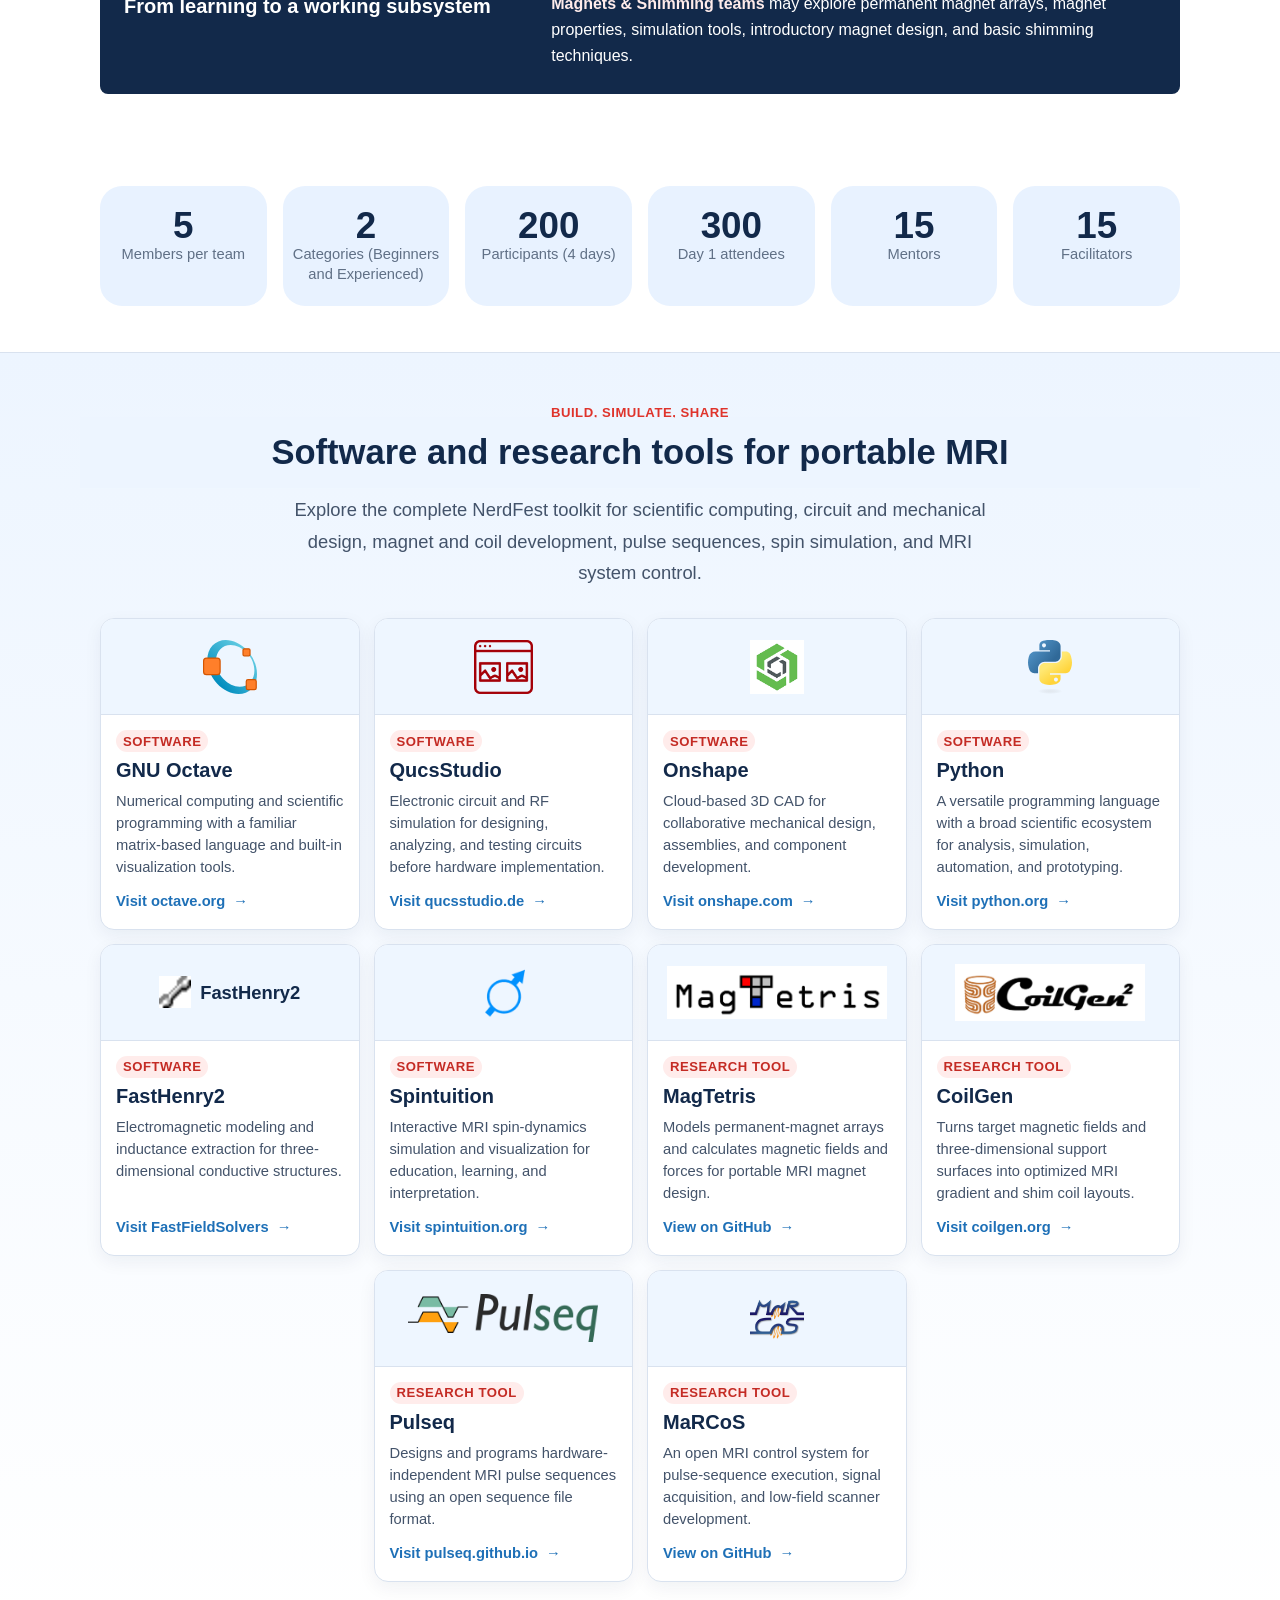
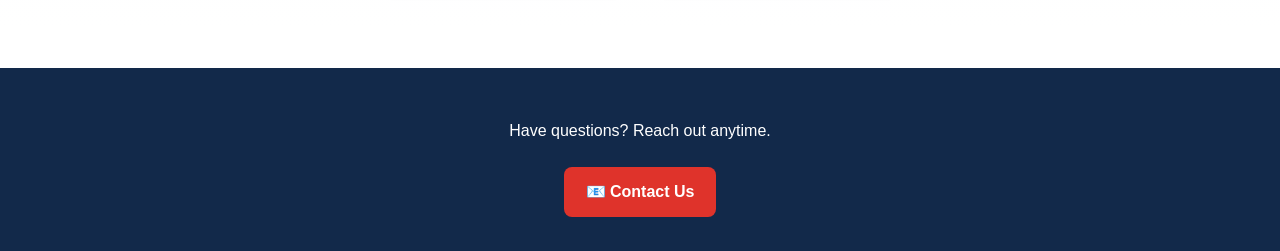
==== commit 5f76e3a1: "c" ====
--- a/index.html
+++ b/index.html
@@ -163,7 +163,10 @@
           <p><span aria-hidden="true">Location:</span> The Chinese University of Hong Kong (Shenzhen)</p>
         </div>
         <div class="cta-row">
+          <!-- Registration button retained for future use.
           <a class="btn primary" href="https://tinyurl.com/mrinerdfest-registration-v2" target="_blank" rel="noopener noreferrer">Registration Here</a>
+          -->
+          <p class="registration-closed">Registration is now closed, as the event has reached its maximum capacity. Thank you for your interest, and we hope to see you next year!</p>
 
         </div>
       </div>
--- a/style.css
+++ b/style.css
@@ -130,6 +130,17 @@
 .cta-row{display:flex;gap:12px;flex-wrap:wrap;margin-top:24px}.btn{display:inline-flex;align-items:center;justify-content:center;border-radius:10px;padding:11px 16px;font-weight:var(--weight-bold);font-size:var(--text-base);border:1.5px solid var(--navy)}
 .btn.primary{background:var(--navy);color:var(--card)}.btn.secondary{background:var(--card);color:var(--navy)}
 .btn.is-disabled{pointer-events:none;cursor:default;opacity:.7;color:var(--muted);border-color:var(--line);background:var(--bg)}
+.registration-closed{
+  flex:1 1 100%;
+  margin:0;
+  padding:14px 16px;
+  color:var(--navy);
+  background:var(--red-tint);
+  border-left:4px solid var(--red);
+  border-radius:10px;
+  font-weight:var(--weight-semibold);
+  line-height:var(--leading-normal);
+}
 a:focus-visible,button:focus-visible,.btn:focus-visible{outline:3px solid var(--blue);outline-offset:2px}
 .footer a:focus-visible,.footer-email-btn:focus-visible,.menu-btn:focus-visible{outline-color:var(--card)}
 .navlinks a.is-active,.navlinks a[aria-current="page"]{color:var(--navy);text-decoration:none;background:var(--sky-stat);border-radius:8px;padding:6px 10px}
@@ -337,6 +348,12 @@
   border-radius:16px;
 }
 .advisor-card .advisor-img-frame img{width:100%;height:auto;display:block;border-radius:0}
+.venue-details{
+  margin:20px auto 0;
+  text-align:center;
+  color:var(--text-secondary);
+  font-size:2rem;
+}
 .page-hero{padding:var(--space-page-hero) 0;background:var(--card)}
 .page-hero h1{font-size:clamp(2.2rem,4vw,3.6rem);margin:0;color:var(--navy);font-weight:var(--weight-extrabold)}
 
@@ -350,6 +367,23 @@
   display:block;
   width:100%;
   height:auto;
+}
+.syllabus-item{min-width:0}
+.syllabus-link{
+  margin:14px 0 0;
+  color:var(--text-secondary);
+  line-height:var(--leading-normal);
+  overflow-wrap:anywhere;
+  text-align:center;
+}
+.syllabus-link strong{
+  display:block;
+  color:var(--navy);
+}
+.syllabus-link a{
+  display:block;
+  color:var(--blue);
+  font-weight:var(--weight-bold);
 }
 
 .student-grant-image{
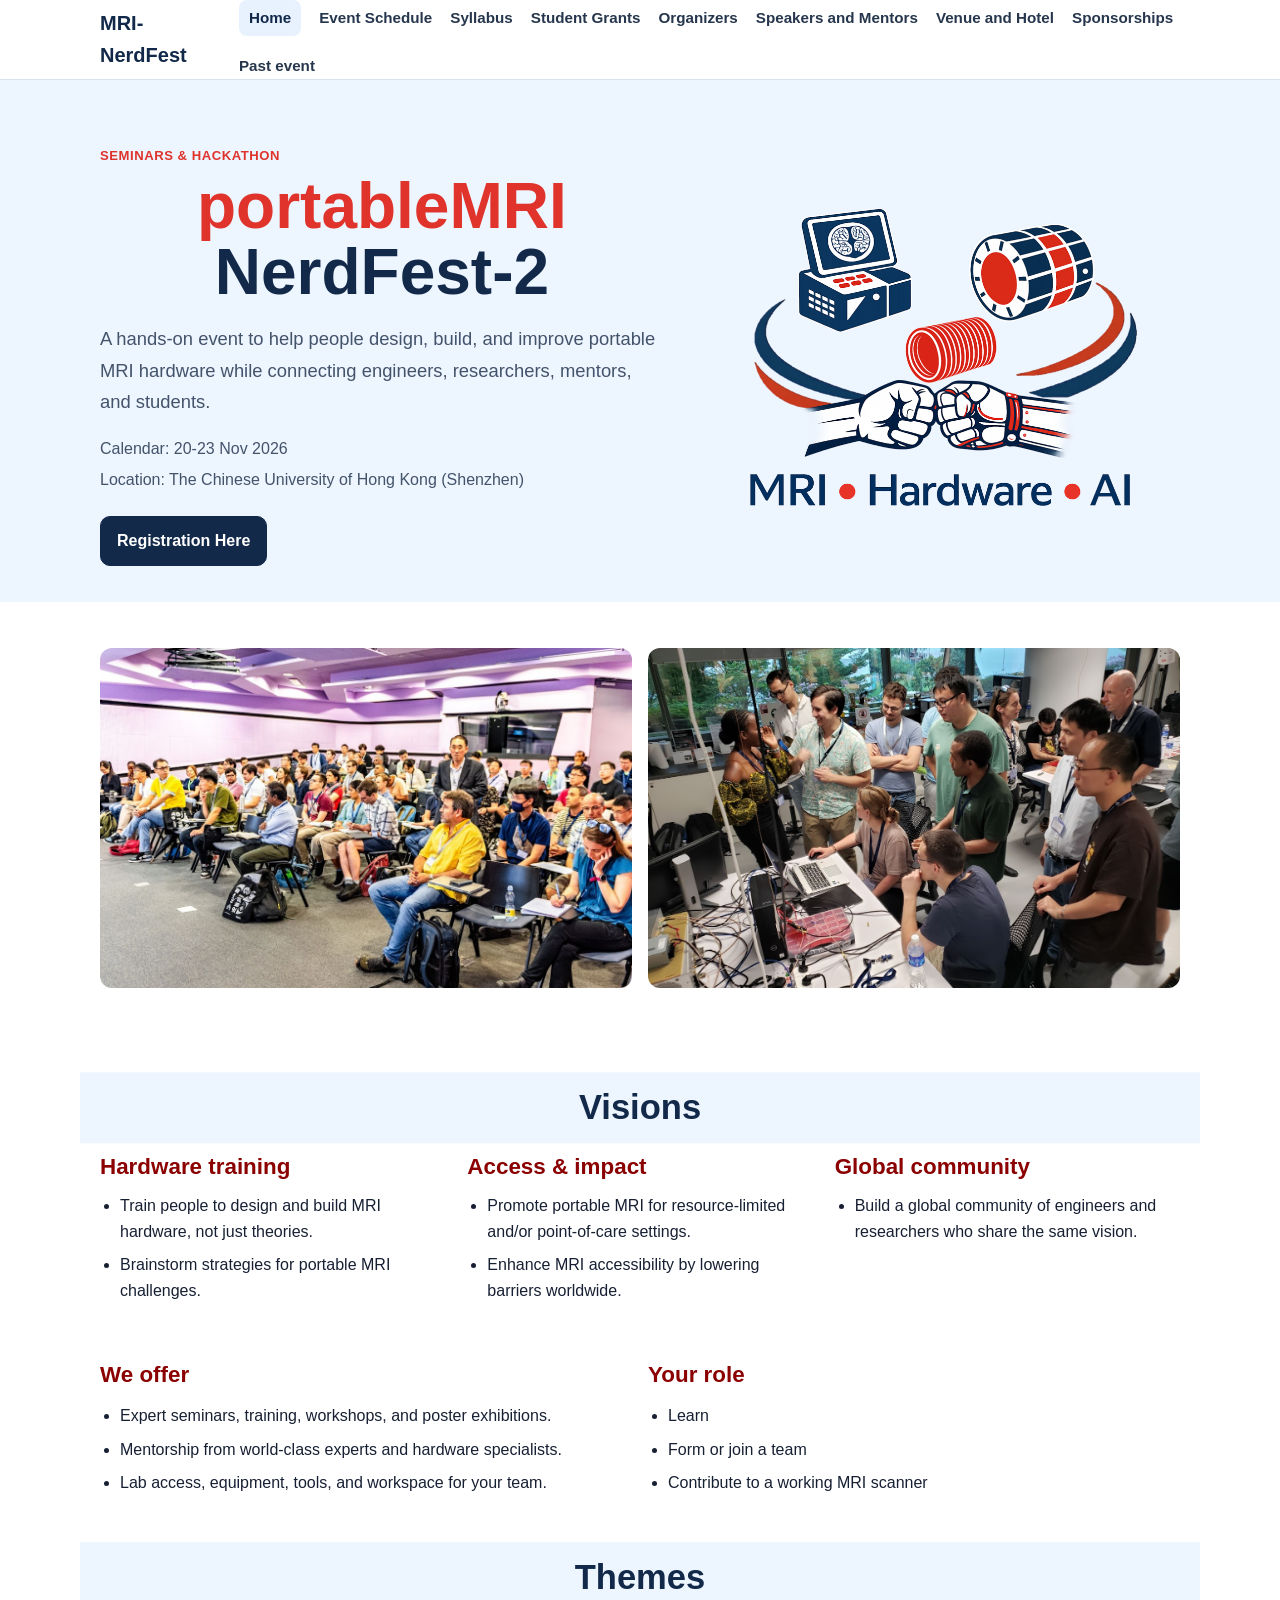
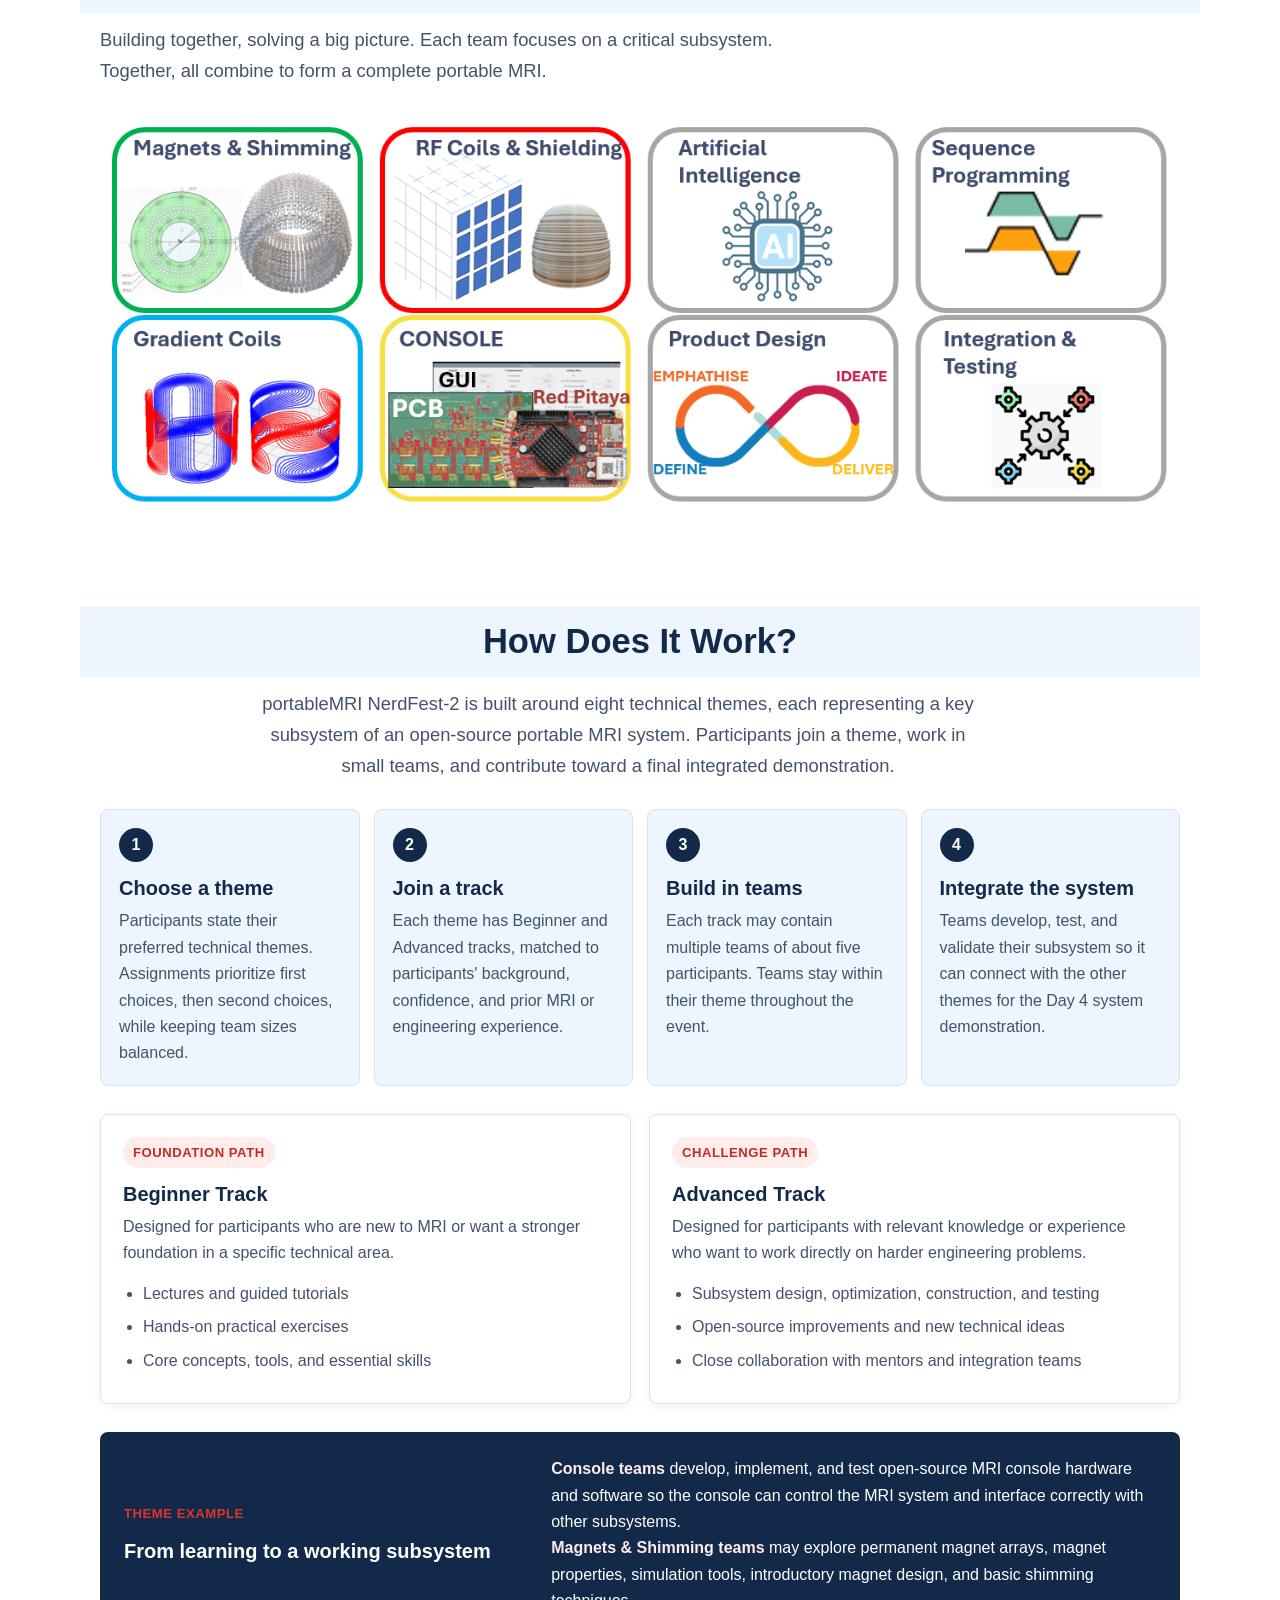
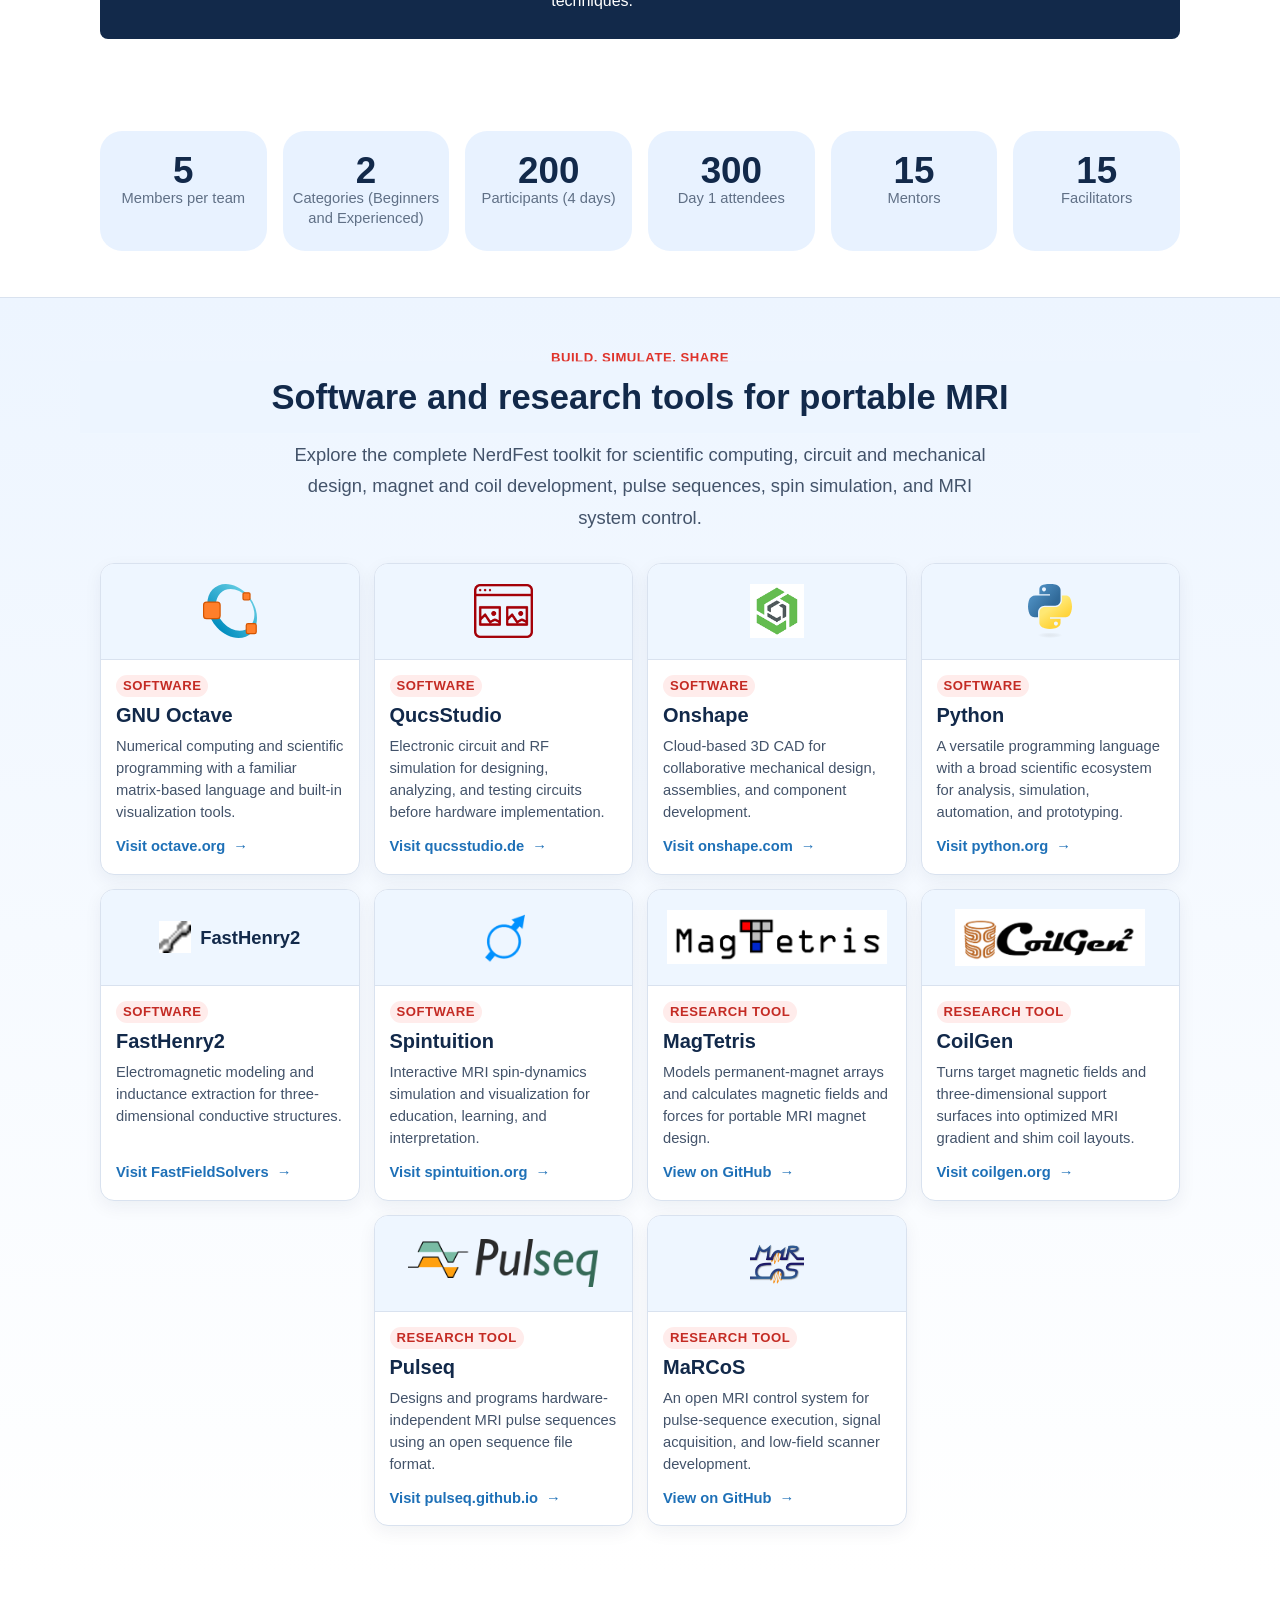
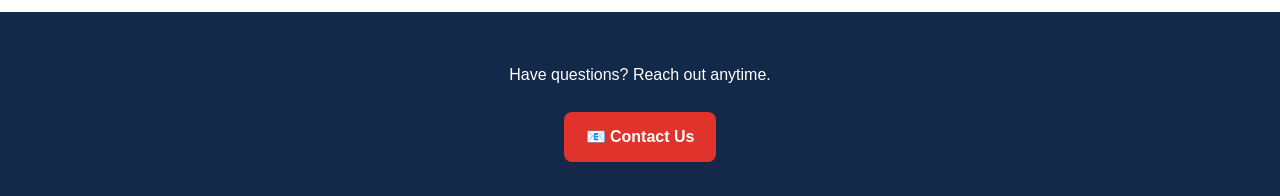
==== commit 403ac249: "Update index.html" ====
--- a/index.html
+++ b/index.html
@@ -163,10 +163,10 @@
           <p><span aria-hidden="true">Location:</span> The Chinese University of Hong Kong (Shenzhen)</p>
         </div>
         <div class="cta-row">
-          <!-- Registration button retained for future use.
           <a class="btn primary" href="https://tinyurl.com/mrinerdfest-registration-v2" target="_blank" rel="noopener noreferrer">Registration Here</a>
+          <!-- Registration-closed notice retained for future use.
+          <p class="registration-closed">Registration is now closed, as the event has reached its maximum capacity. Thank you for your interest, and we hope to see you next year!</p>
           -->
-          <p class="registration-closed">Registration is now closed, as the event has reached its maximum capacity. Thank you for your interest, and we hope to see you next year!</p>
 
         </div>
       </div>
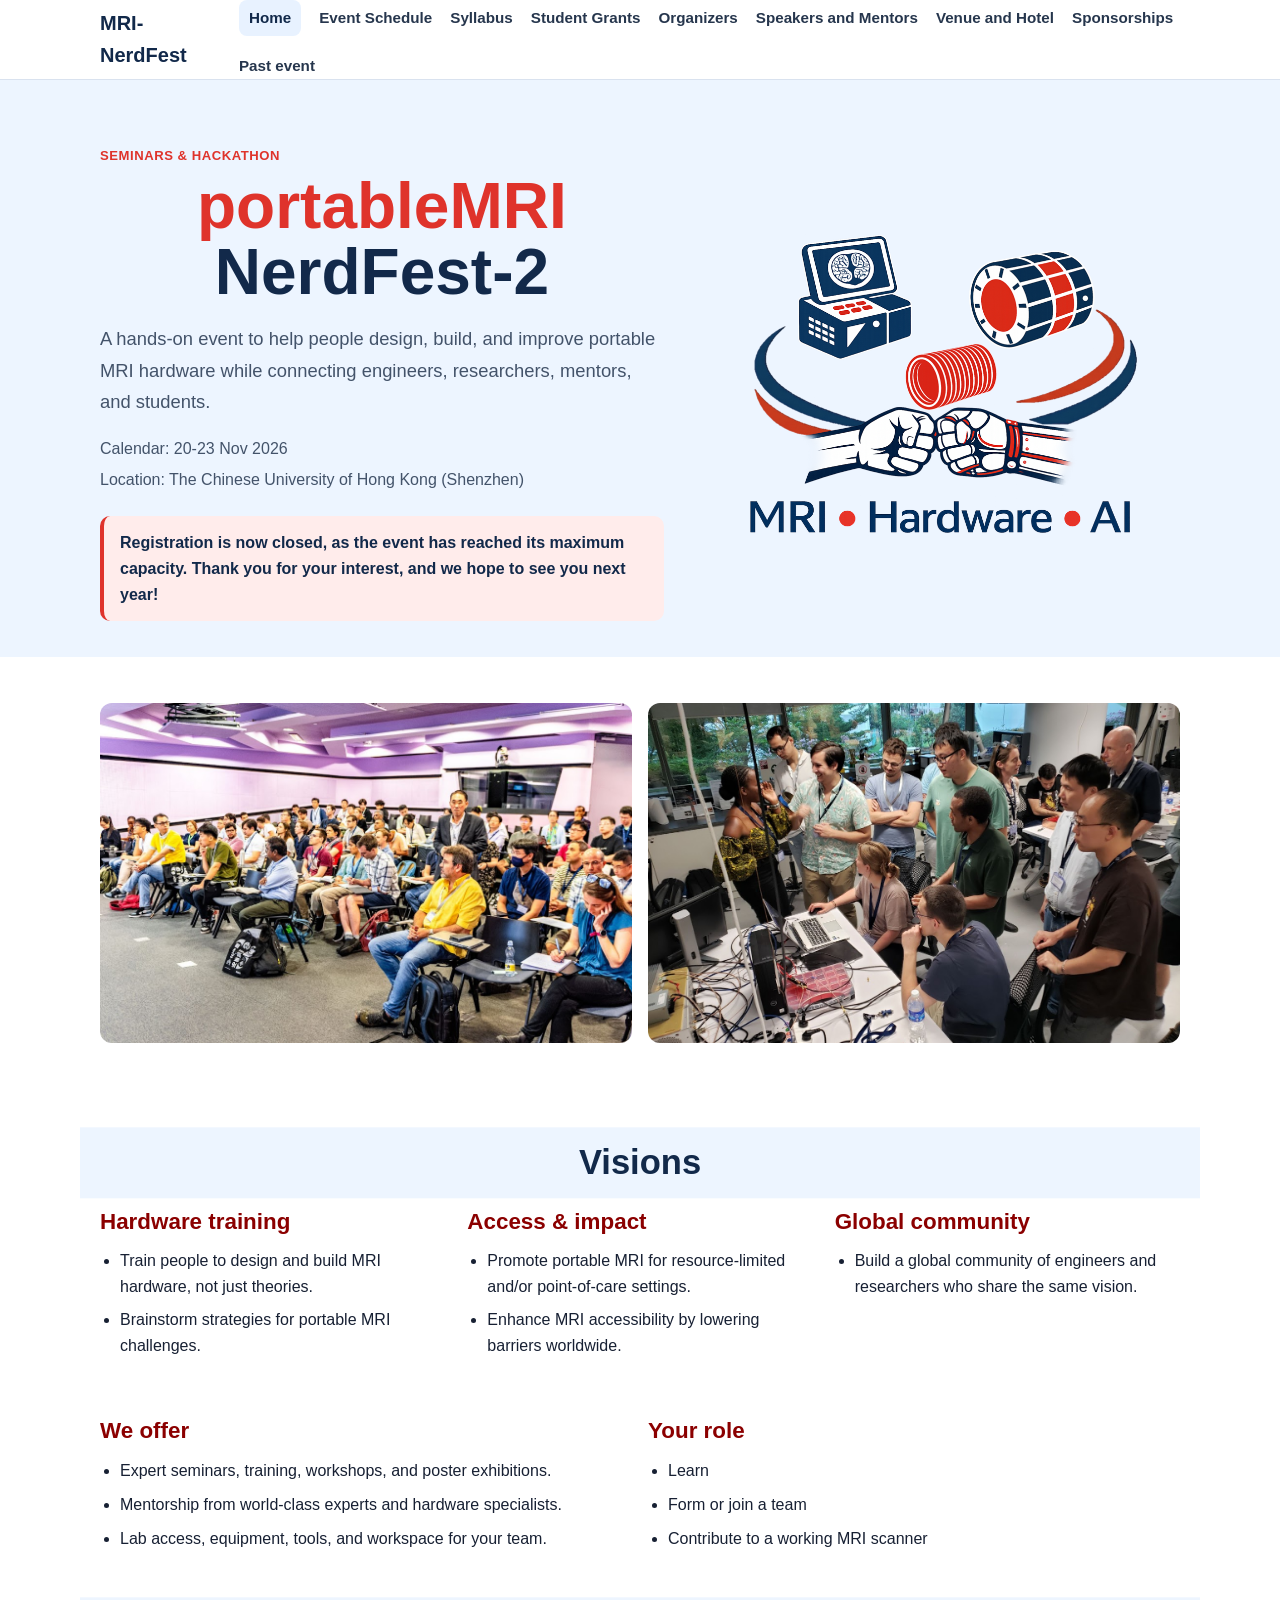
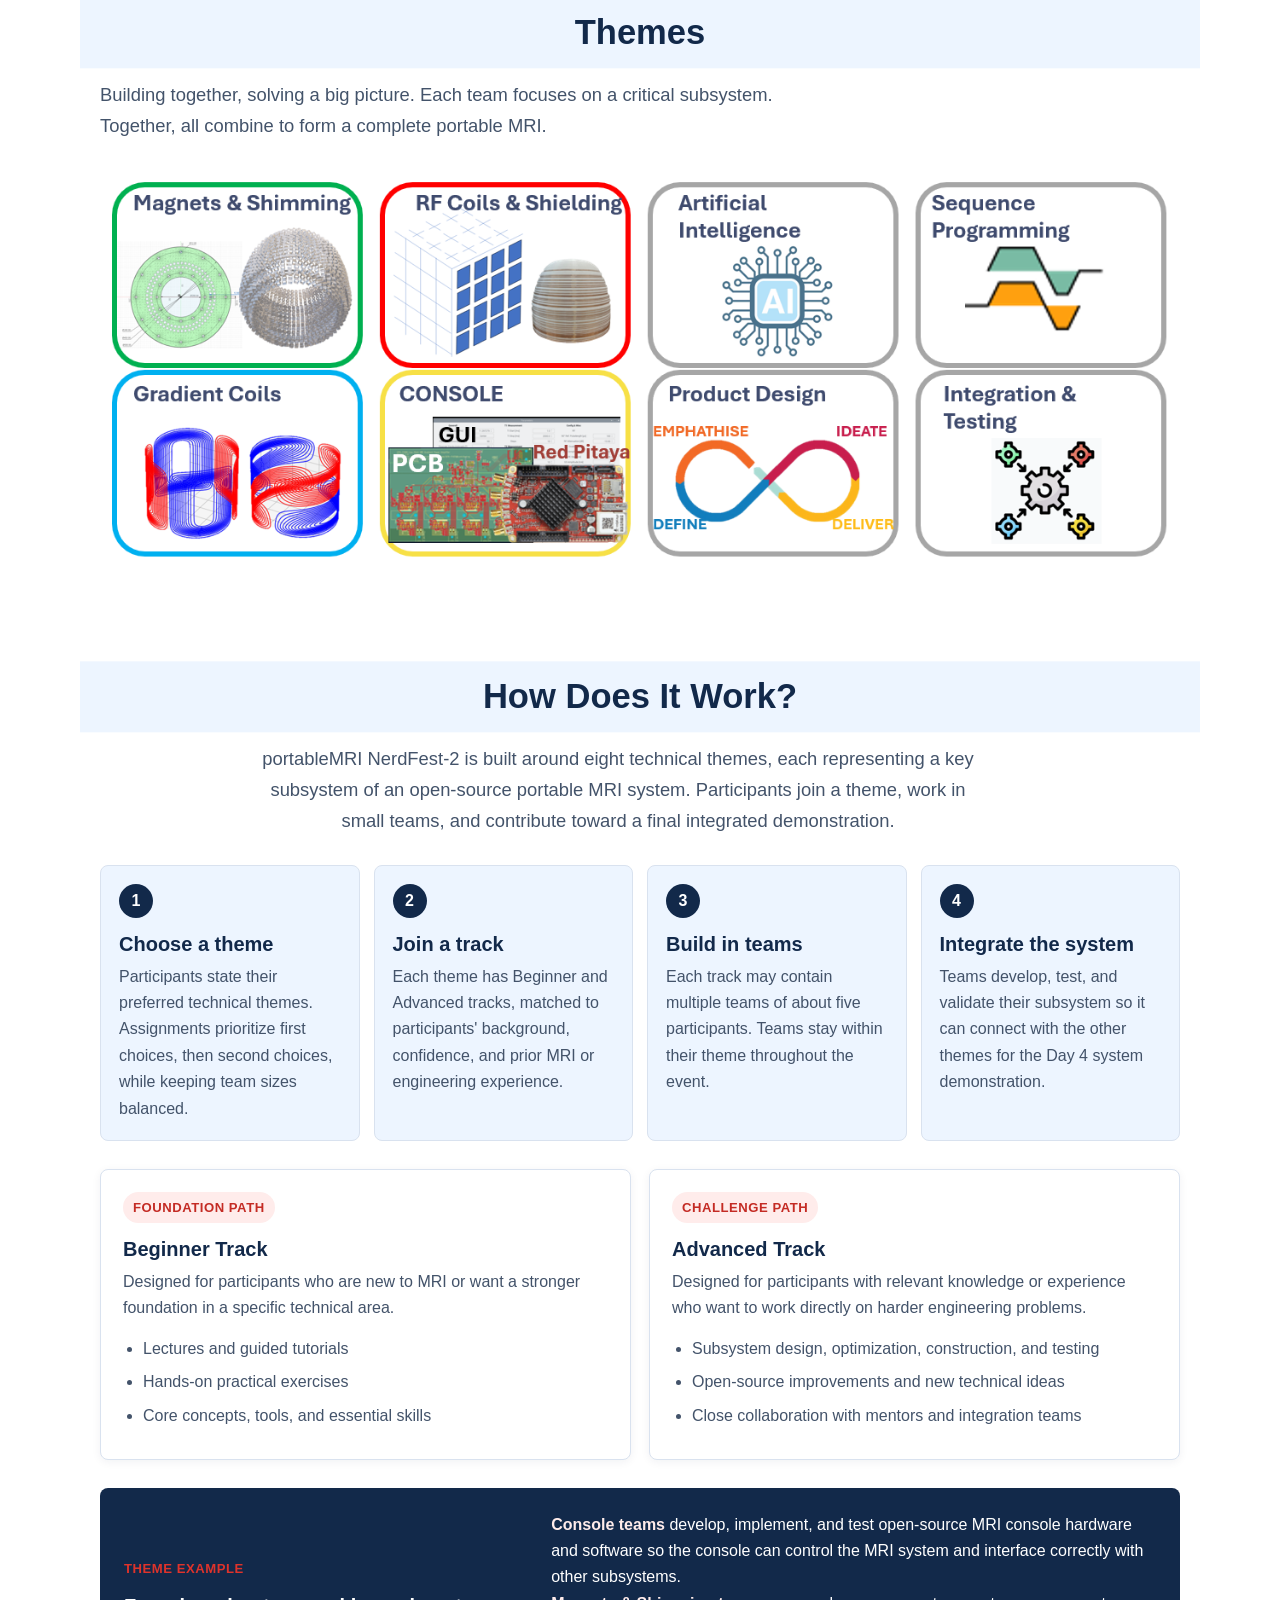
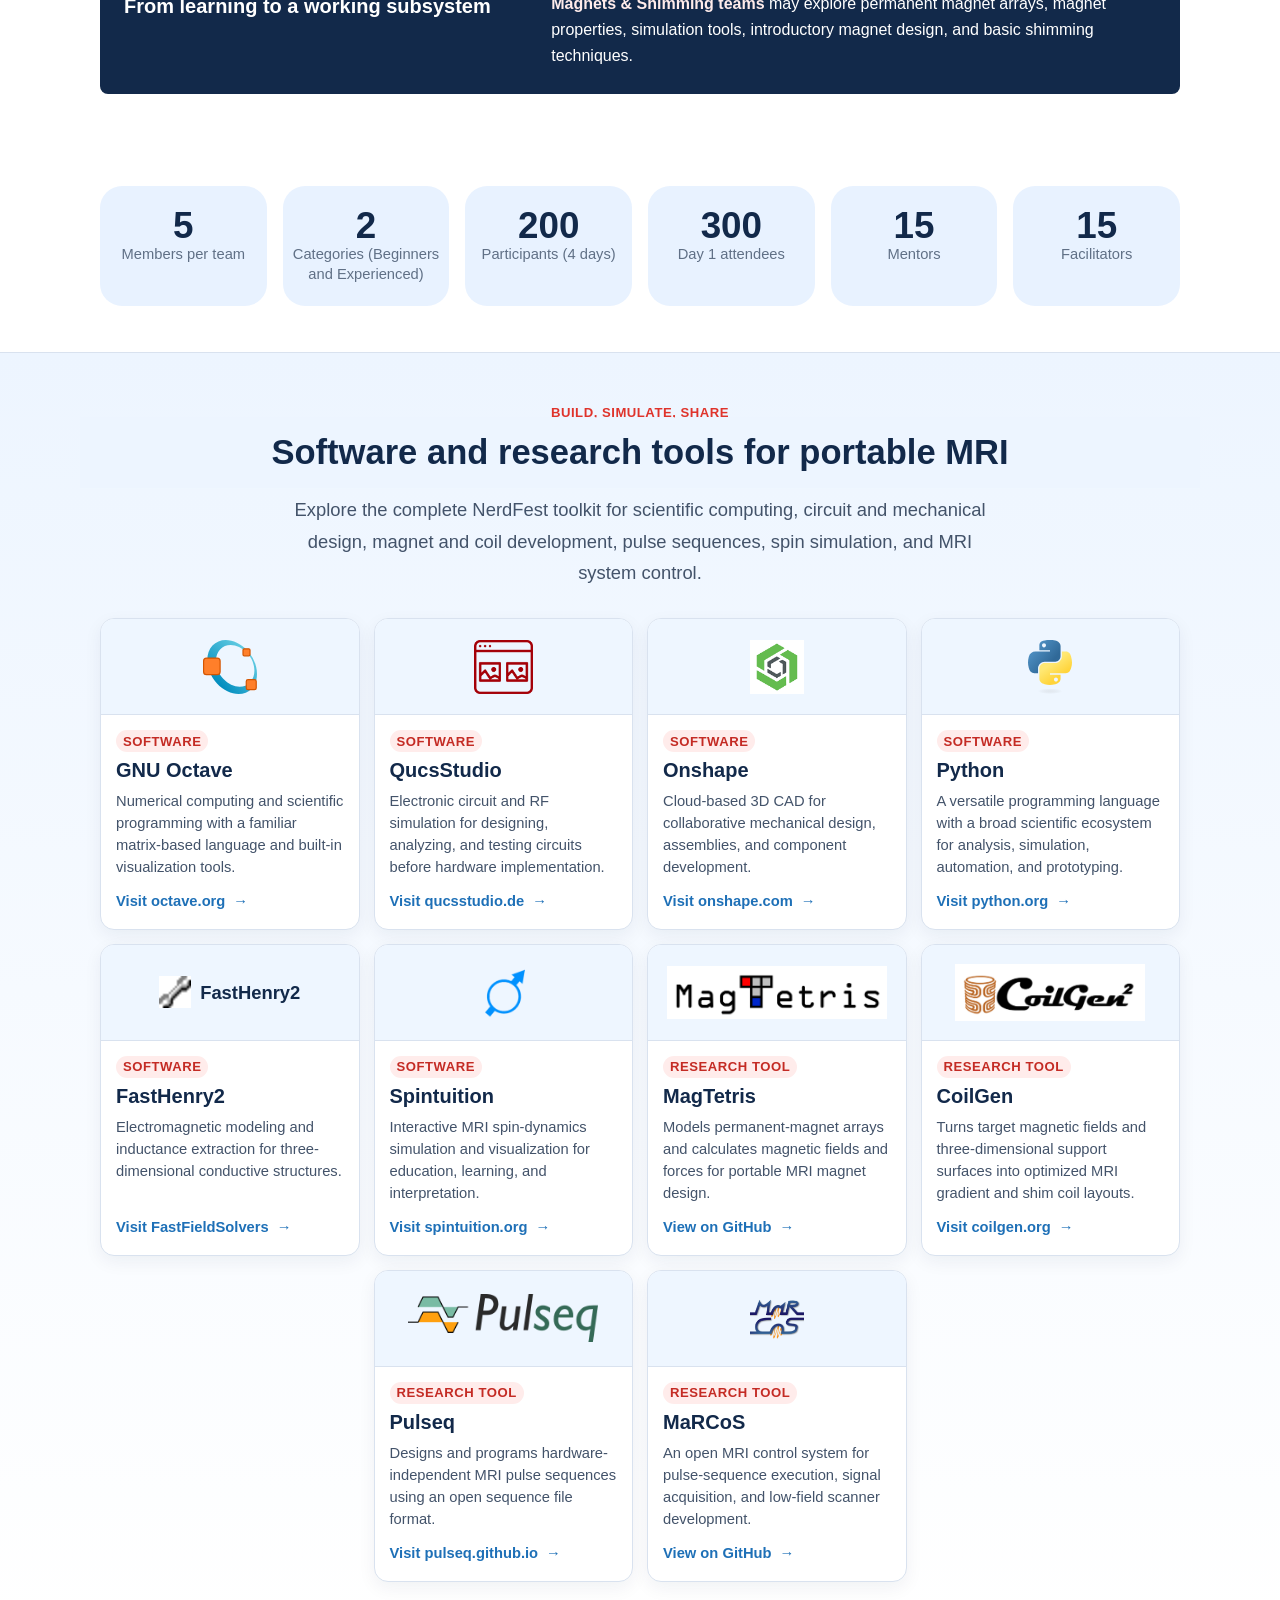
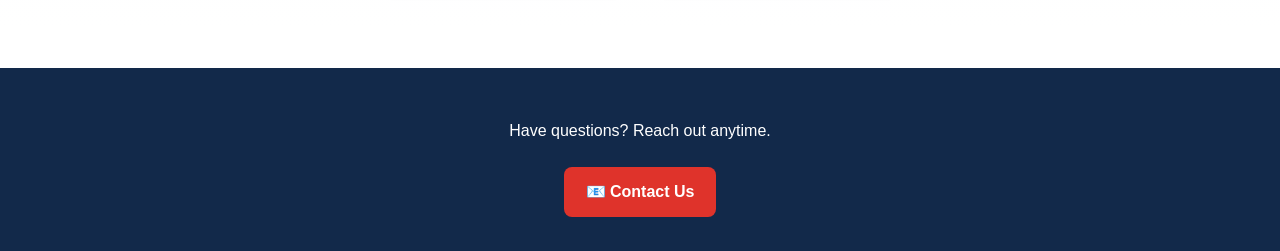
==== commit 66c4ea34: "Update index.html" ====
--- a/index.html
+++ b/index.html
@@ -163,10 +163,10 @@
           <p><span aria-hidden="true">Location:</span> The Chinese University of Hong Kong (Shenzhen)</p>
         </div>
         <div class="cta-row">
+          <!-- Registration button retained for future use.
           <a class="btn primary" href="https://tinyurl.com/mrinerdfest-registration-v2" target="_blank" rel="noopener noreferrer">Registration Here</a>
-          <!-- Registration-closed notice retained for future use.
+          -->
           <p class="registration-closed">Registration is now closed, as the event has reached its maximum capacity. Thank you for your interest, and we hope to see you next year!</p>
-          -->
 
         </div>
       </div>
